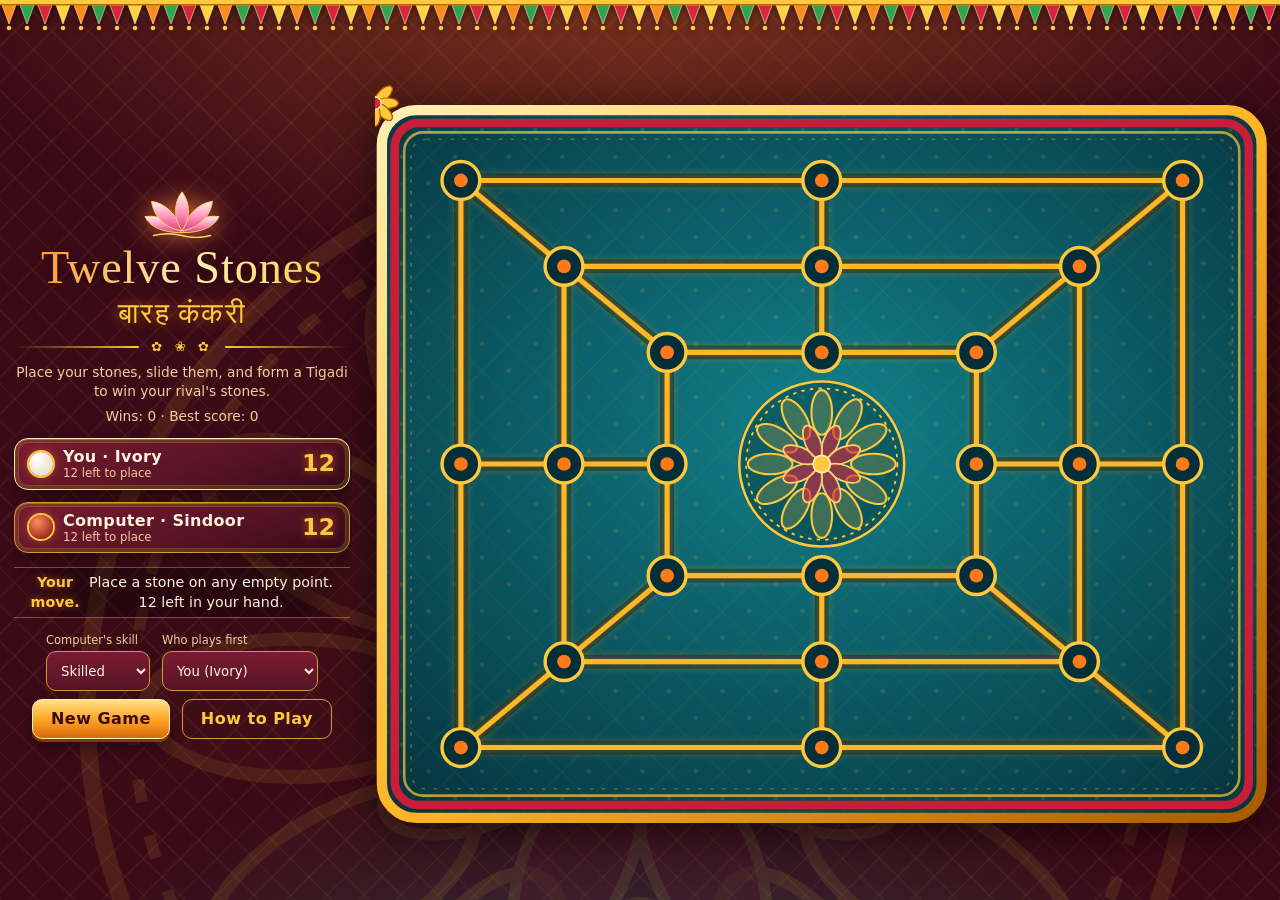
==== index.html @ 1c2ea10d "Add Twelve Stones game as index.html" ====
<!doctype html><html lang="en"><head><meta charset=utf8><script src="https://www.youtube.com/game_api/v1"></script><title>Twelve Stones</title><meta name=viewport content="width=device-width,initial-scale=1,viewport-fit=cover"><style>:root{color-scheme:dark;box-sizing:border-box}html,body{height:100%;margin:0;padding:0;overflow:hidden;overscroll-behavior:none;font:14px -apple-system,BlinkMacSystemFont,sans-serif;background:#3b0a17;color:#fff3dc}img{max-width:100%}[hidden]:not([hidden=until-found i]){display:none!important}</style></head><body>
<style>
/* Layout: the game fills the viewport and re-flows without restarting. Narrow or tall screens stack title, scores, board and controls. Wide screens put the info column beside the board. The board is a vector SVG that scales to whatever room is left, centered with letterbox or pillarbox space. */
:root {
  --bg: #3b0a17;
  --board-a: #11818b;
  --board-b: #05303a;
  --line: #ffb627;
  --ink: #fff3dc;
  --muted: #f2cf9c;
  --panel: #561324;
  --border: #d49a32;
  --gold: #ffc83d;
  --gold-deep: #b36a00;
  --accent: #ffd166;
  --on-accent: #3b0a17;
  --danger: #ff6f5e;
  --light-a: #ffffff;
  --light-b: #e3d6b8;
  --dark-a: #ff8a5c;
  --dark-b: #7a0e08;
  --font-display: Georgia, 'Noto Serif Devanagari', 'Nirmala UI', serif;
  --font-body: system-ui, -apple-system, 'Segoe UI', 'Noto Sans Devanagari', 'Nirmala UI', sans-serif;
}
body {
  position: relative;
  background:
    radial-gradient(ellipse 80% 50% at 50% -5%, rgba(255,140,40,0.35), transparent 70%),
    radial-gradient(ellipse 70% 45% at 50% 115%, rgba(14,120,130,0.35), transparent 70%),
    repeating-linear-gradient(45deg, rgba(255,200,61,0.05) 0 2px, transparent 2px 26px),
    repeating-linear-gradient(-45deg, rgba(255,200,61,0.05) 0 2px, transparent 2px 26px),
    var(--bg);
  color: var(--ink);
  font: 16px/1.4 var(--font-body);
}
.toran { position: fixed; top: env(safe-area-inset-top, 0px); left: 0; width: 100%; height: 32px; z-index: 2; pointer-events: none; filter: drop-shadow(0 3px 3px rgba(0,0,0,0.4)); }
.mandalaBg { position: fixed; left: 50%; bottom: -30vmax; width: 90vmax; height: 90vmax; margin-left: -45vmax; opacity: 0.10; pointer-events: none; z-index: 0; animation: spin 160s linear infinite; }
@keyframes spin { to { transform: rotate(360deg); } }
.sparks { position: fixed; inset: 0; overflow: hidden; pointer-events: none; z-index: 0; }
.sp { position: absolute; bottom: -10px; width: 4px; height: 4px; border-radius: 50%; background: #ffe39a; box-shadow: 0 0 8px 2px rgba(255,140,30,0.85); opacity: 0; animation: rise linear infinite; }
@keyframes rise { 0% { transform: translateY(0) scale(0.6); opacity: 0; } 15% { opacity: 0.9; } 100% { transform: translateY(-105vh) scale(1.2); opacity: 0; } }

/* App shell: fills the viewport. Portrait and square screens stack everything. */
.app { position: fixed; left: 0; right: 0; top: 0; bottom: 0; margin-inline: auto; box-sizing: border-box; z-index: 1; max-width: 820px;
  padding: calc(env(safe-area-inset-top, 0px) + 38px) max(12px, env(safe-area-inset-right, 0px)) max(10px, env(safe-area-inset-bottom, 0px)) max(12px, env(safe-area-inset-left, 0px));
  display: grid; gap: clamp(6px, 1.5vmin, 14px);
  grid-template-columns: minmax(0, 1fr);
  grid-template-rows: auto auto auto minmax(0, 1fr) auto;
  grid-template-areas: "head" "bar" "status" "board" "ctl"; }
.side { display: contents; }
header { grid-area: head; text-align: center; }
.bar { grid-area: bar; }
.status { grid-area: status; }
.boardwrap { grid-area: board; min-width: 0; min-height: 0; display: flex; align-items: center; justify-content: center; }
.controls { grid-area: ctl; }

/* Wide screens: info column beside the board, the pair centered in the viewport. */
@media (min-aspect-ratio: 11/10) {
  .app { max-width: calc((100dvh - 64px) * 1.238 + 340px + 70px);
    grid-template-columns: minmax(250px, 340px) minmax(0, 1fr);
    grid-template-rows: minmax(0, 1fr);
    grid-template-areas: "side board"; column-gap: clamp(10px, 2.5vmin, 28px); }
  .side { display: flex; flex-direction: column; justify-content: center; gap: clamp(6px, 1.6vmin, 14px); grid-area: side; min-height: 0; overflow-y: auto; overflow-x: hidden; padding: 2px; scrollbar-width: thin; }
  header, .bar, .status, .controls { grid-area: auto; }
  .controls { justify-content: flex-start; }
}
/* Short screens: trim decoration so everything still fits. */
@media (max-height: 640px) { .sub, .orn { display: none; } .lotus { display: none; } }
@media (max-height: 460px) { .hi { display: none; } .score { padding: 6px 10px; } .status { min-height: 0; font-size: 0.95rem; } }

.lotus { width: clamp(46px, 10vmin, 76px); height: auto; aspect-ratio: 80 / 52; display: block; margin: 0 auto; filter: drop-shadow(0 0 12px rgba(255,140,60,0.75)); animation: float 4s ease-in-out infinite; }
@keyframes float { 50% { transform: translateY(-5px); } }
h1 { font-family: var(--font-display); font-weight: 400; font-size: clamp(1.7rem, 6.5vmin, 3.3rem); line-height: 1.12; margin: 4px 0 0; text-wrap: balance; letter-spacing: 0.02em;
  background: linear-gradient(100deg, #ff8c1a 0%, #fff0b3 25%, #ffc83d 45%, #ff7a18 65%, #fff0b3 85%, #ff8c1a 100%); background-size: 220% 100%;
  -webkit-background-clip: text; background-clip: text; color: transparent; animation: shimmer 6s linear infinite; filter: drop-shadow(0 2px 6px rgba(0,0,0,0.55)); }
@keyframes shimmer { to { background-position: -220% 0; } }
.hi { font-family: 'Noto Serif Devanagari', 'Nirmala UI', serif; font-size: clamp(1.2rem, 4.6vmin, 2.1rem); line-height: 1.3; color: var(--gold); letter-spacing: 0.04em; text-shadow: 0 0 14px rgba(255,140,30,0.6), 0 2px 4px rgba(0,0,0,0.5); }
.orn { display: flex; align-items: center; gap: 12px; justify-content: center; margin: 6px auto 0; max-width: 360px; color: var(--gold); letter-spacing: 0.3em; font-size: 0.95rem; }
.orn::before, .orn::after { content: ''; flex: 1; height: 2px; background: linear-gradient(90deg, transparent, var(--gold)); border-radius: 2px; }
.orn::after { background: linear-gradient(270deg, transparent, var(--gold)); }
.sub { margin: 6px 0 0; color: var(--muted); font-size: 0.98rem; }
.bar { display: flex; gap: 10px; flex-wrap: wrap; }
.score { position: relative; flex: 1 1 150px; min-width: 0; display: grid; grid-template-columns: auto 1fr auto; column-gap: 10px; align-items: center; padding: 8px 14px; background: linear-gradient(160deg, #7a1b32 0%, var(--panel) 60%, #36091a 100%); border: 1px solid var(--border); border-radius: 14px;
  box-shadow: inset 0 1px 0 rgba(255,225,150,0.3), inset 0 0 0 3px rgba(0,0,0,0.22), inset 0 0 0 4px rgba(255,200,61,0.25), 0 6px 18px rgba(0,0,0,0.45); transition: box-shadow 0.3s, border-color 0.3s, transform 0.3s; }
.score.turn { border-color: #fff0b3; transform: translateY(-2px); animation: glow 1.8s ease-in-out infinite; }
@keyframes glow { 50% { box-shadow: inset 0 1px 0 rgba(255,225,150,0.4), inset 0 0 0 3px rgba(0,0,0,0.2), 0 0 26px rgba(255,150,40,0.8); } }
.score .name { font-weight: 700; line-height: 1.2; letter-spacing: 0.02em; }
.score .hand { grid-column: 2; font-size: 0.84rem; color: var(--muted); line-height: 1.2; }
.score b { grid-column: 3; grid-row: 1 / span 2; font-size: 1.7rem; font-variant-numeric: tabular-nums; color: var(--gold); text-shadow: 0 0 10px rgba(255,150,40,0.6); }
.dot { grid-row: 1 / span 2; width: 24px; height: 24px; border-radius: 50%; box-shadow: 0 0 0 2px var(--gold), 0 0 12px rgba(255,170,50,0.5); }
.dot.p { background: radial-gradient(circle at 35% 30%, var(--light-a), var(--light-b)); }
.dot.c { background: radial-gradient(circle at 35% 30%, var(--dark-a), var(--dark-b)); }
.status { margin: 0; display: flex; align-items: center; justify-content: center; text-align: center; font-size: 1.02rem; min-height: 2.9em; padding: 4px 12px; text-wrap: pretty;
  background: linear-gradient(90deg, transparent, rgba(0,0,0,0.32) 15%, rgba(0,0,0,0.32) 85%, transparent); border-top: 1px solid rgba(255,200,61,0.4); border-bottom: 1px solid rgba(255,200,61,0.4); }
.status strong { font-weight: 700; color: var(--gold); text-shadow: 0 0 8px rgba(255,150,40,0.5); }
svg#board { display: block; width: 100%; height: 100%; max-width: 100%; max-height: 100%; touch-action: manipulation; user-select: none; -webkit-user-select: none; -webkit-tap-highlight-color: transparent; filter: drop-shadow(0 10px 22px rgba(0,0,0,0.6)); }
#lines { filter: drop-shadow(0 0 3px rgba(255,182,39,0.65)); }
.peb { transition: transform 0.38s cubic-bezier(0.3, 0.8, 0.3, 1), opacity 0.3s; pointer-events: none; }
.peb.ivory { filter: drop-shadow(0 0 5px rgba(255,244,220,0.55)); }
.peb.sindoor { filter: drop-shadow(0 0 6px rgba(255,90,40,0.7)); }
.peb .in { transform-box: fill-box; transform-origin: center; animation: pop 0.3s ease-out; }
.peb.gone { opacity: 0; }
.peb.gone .in { animation: vanish 0.4s ease-in forwards; }
@keyframes pop { from { transform: scale(0.3); opacity: 0; } 70% { transform: scale(1.12); } }
@keyframes vanish { to { transform: scale(1.7) rotate(45deg); opacity: 0; } }
.peb .shadow { fill: #000; opacity: 0.45; }
.peb .shine { fill: #fff; opacity: 0.5; }
.peb .rim { fill: none; stroke: #ffc83d; stroke-width: 2; }
.fx { fill: none; stroke: #fff0b3; stroke-width: 3; transform-box: fill-box; transform-origin: center; animation: burst 0.65s ease-out both; pointer-events: none; }
.fx.d2 { stroke: #ff8c1a; animation-delay: 0.12s; }
@keyframes burst { from { transform: scale(0.3); opacity: 1; } to { transform: scale(2.8); opacity: 0; } }
.hit { fill: transparent; cursor: pointer; outline: none; }
.hit:focus-visible { stroke: #fff; stroke-width: 3; stroke-dasharray: 6 4; }
.dest { fill: var(--accent); opacity: 0.95; pointer-events: none; filter: drop-shadow(0 0 6px #ff9a1a); transform-box: fill-box; transform-origin: center; animation: beat 1.1s ease-in-out infinite; }
@keyframes beat { 50% { transform: scale(1.35); } }
.ring { fill: none; stroke: var(--accent); stroke-width: 4; pointer-events: none; filter: drop-shadow(0 0 6px #ff9a1a); }
.ring.danger { stroke: var(--danger); filter: drop-shadow(0 0 7px var(--danger)); }
.ring.pulse { animation: pulse 1.2s ease-in-out infinite; }
@keyframes pulse { 50% { opacity: 0.3; } }
.controls { display: flex; flex-wrap: wrap; gap: 8px 12px; align-items: end; justify-content: center; }
.controls label { display: flex; flex-direction: column; gap: 3px; font-size: 0.82rem; color: var(--muted); }
select { font: inherit; font-size: 0.95rem; color: var(--ink); background: linear-gradient(180deg, #7a1b32, var(--panel)); border: 1px solid var(--border); border-radius: 10px; padding: 6px 10px; min-height: 40px; }
button { font: inherit; font-weight: 700; letter-spacing: 0.03em; cursor: pointer; color: var(--on-accent); background: linear-gradient(180deg, #ffe08a 0%, #ffa726 50%, #d9690a 100%); border: 1px solid #fff0b3; border-radius: 10px; padding: 6px 18px; min-height: 40px; box-shadow: 0 3px 0 #7a3a00, 0 8px 16px rgba(0,0,0,0.4); transition: transform 0.12s, box-shadow 0.12s; }
button:hover { transform: translateY(-1px); }
button:active { transform: translateY(2px); box-shadow: 0 1px 0 #7a3a00, 0 3px 8px rgba(0,0,0,0.4); }
button.ghost { color: var(--gold); background: transparent; border-color: var(--border); box-shadow: none; }
button:focus-visible, select:focus-visible { outline: 3px solid var(--accent); outline-offset: 2px; }

.isPaused *, .isPaused { animation-play-state: paused !important; }
/* Dialogs (rules and end of match). Native <dialog>: Esc closes them. */
dialog { box-sizing: border-box; width: min(580px, 94vw); max-height: min(88dvh, 760px); overflow-y: auto; margin: auto; padding: 16px 20px 18px; color: var(--ink); font: 1rem/1.5 var(--font-body);
  background: linear-gradient(160deg, #7a1b32 0%, var(--panel) 60%, #36091a 100%); border: 2px solid var(--border); border-radius: 16px; box-shadow: inset 0 0 0 3px rgba(0,0,0,0.2), 0 20px 60px rgba(0,0,0,0.7); }
dialog::backdrop { background: rgba(20, 4, 10, 0.72); backdrop-filter: blur(3px); }
dialog h2 { margin: 0 0 6px; font-family: var(--font-display); font-weight: 400; font-size: 1.6rem; line-height: 1.2; color: var(--gold); text-shadow: 0 0 12px rgba(255,140,30,0.5); }
dialog ul { margin: 10px 0 2px; padding-left: 1.4em; display: flex; flex-direction: column; gap: 8px; }
dialog li::marker { color: var(--gold); content: '\273F  '; }
dialog strong { color: var(--gold); }
dialog ul[lang="hi"] { line-height: 1.65; }
.lang { display: flex; gap: 8px; margin-top: 8px; }
.lang button { font-size: 0.92rem; padding: 4px 16px; min-height: 36px; color: var(--gold); background: transparent; border: 1px solid var(--border); box-shadow: none; }
.lang button:hover, .lang button:active { transform: none; box-shadow: none; }
.lang button[aria-pressed="true"] { color: var(--on-accent); background: linear-gradient(180deg, #ffe08a, #ffa726 60%, #d9690a); border-color: #fff0b3; }
.dlgBtns { display: flex; flex-wrap: wrap; gap: 10px; justify-content: flex-end; margin-top: 16px; }
.conf { position: fixed; top: -16px; width: 10px; height: 14px; z-index: 50; pointer-events: none; animation: fall linear both; }
@keyframes fall { to { transform: translateY(110vh) rotate(720deg); } }
@media (prefers-reduced-motion: reduce) {
  .peb { transition: none; }
  .peb .in, .peb.gone .in, .fx, .dest, .ring.pulse, .score.turn, .lotus, h1, .sp, .mandalaBg { animation: none; }
  .conf, .sparks { display: none; }
}
</style>

<svg class="toran" aria-hidden="true" preserveAspectRatio="none">
  <defs>
    <pattern id="tor" width="72" height="32" patternUnits="userSpaceOnUse">
      <path d="M2 5 L16 5 L9 24 Z" fill="#ff8c1a" stroke="#fff0b3" stroke-width="0.6"/>
      <path d="M20 5 L34 5 L27 24 Z" fill="#2ea44f" stroke="#fff0b3" stroke-width="0.6"/>
      <path d="M38 5 L52 5 L45 24 Z" fill="#d7263d" stroke="#fff0b3" stroke-width="0.6"/>
      <path d="M56 5 L70 5 L63 24 Z" fill="#ffd23f" stroke="#fff0b3" stroke-width="0.6"/>
      <circle cx="9" cy="28" r="2.3" fill="#ffc83d"/><circle cx="27" cy="28" r="2.3" fill="#ffc83d"/><circle cx="45" cy="28" r="2.3" fill="#ffc83d"/><circle cx="63" cy="28" r="2.3" fill="#ffc83d"/>
    </pattern>
  </defs>
  <rect width="100%" height="32" fill="url(#tor)"/>
  <rect width="100%" height="4" fill="#ffc83d"/>
  <rect width="100%" height="1.5" y="4" fill="#b36a00"/>
</svg>

<div class="mandalaBg" id="mandalaBg" aria-hidden="true"></div>
<div class="sparks" id="sparks" aria-hidden="true"></div>

<main class="app">
  <div class="side">
    <header>
      <svg class="lotus" viewBox="0 0 80 52" aria-hidden="true">
        <defs><linearGradient id="lp" x1="0" y1="0" x2="0" y2="1"><stop offset="0" stop-color="#fff0f5"/><stop offset="0.55" stop-color="#ff8fb8"/><stop offset="1" stop-color="#d63f7a"/></linearGradient></defs>
        <path d="M40 46 C20 46 6 40 1 29 C16 27 31 34 40 46Z" fill="url(#lp)" stroke="#ffd166" stroke-width="1"/>
        <path d="M40 46 C60 46 74 40 79 29 C64 27 49 34 40 46Z" fill="url(#lp)" stroke="#ffd166" stroke-width="1"/>
        <path d="M40 44 C22 41 10 29 8 13 C22 15 34 26 40 44Z" fill="url(#lp)" stroke="#ffd166" stroke-width="1"/>
        <path d="M40 44 C58 41 70 29 72 13 C58 15 46 26 40 44Z" fill="url(#lp)" stroke="#ffd166" stroke-width="1"/>
        <path d="M40 3 C49 15 49 31 40 44 C31 31 31 15 40 3Z" fill="url(#lp)" stroke="#ffd166" stroke-width="1"/>
        <path d="M10 49 Q25 45 40 49 T70 49" fill="none" stroke="#ffd166" stroke-width="1.6" stroke-linecap="round"/>
      </svg>
      <h1>Twelve Stones</h1>
      <div class="hi" lang="hi">बारह कंकरी</div>
      <div class="orn" aria-hidden="true">&#10047; &#10048; &#10047;</div>
      <p class="sub">Place your stones, slide them, and form a Tigadi to win your rival's stones.</p>
      <p class="sub" id="stats"></p>
    </header>

    <div class="bar">
      <div class="score" id="card1"><span class="dot p"></span><span class="name" id="n1">You · Ivory</span><span class="hand" id="h1"></span><b id="s1">12</b></div>
      <div class="score" id="card2"><span class="dot c"></span><span class="name" id="n2">Computer · Sindoor</span><span class="hand" id="h2"></span><b id="s2">12</b></div>
    </div>

    <p class="status" id="status" aria-live="polite"></p>

    <div class="controls">
      <label for="diff">Computer's skill
        <select id="diff">
          <option value="1">Beginner</option>
          <option value="2" selected>Skilled</option>
          <option value="4">Maharaja</option>
        </select>
      </label>
      <label for="first">Who plays first
        <select id="first">
          <option value="1" selected>You (Ivory)</option>
          <option value="2">Computer (Ivory)</option>
        </select>
      </label>
      <button id="new" type="button">New Game</button>
      <button id="rulesBtn" type="button" class="ghost">How to Play</button>
    </div>
  </div>

  <div class="boardwrap">
    <svg id="board" viewBox="0 0 520 420" preserveAspectRatio="xMidYMid meet" role="group" aria-label="Twelve Stones board. Use the arrow keys to move between points, Enter or Space to choose."></svg>
  </div>
</main>

<dialog id="dlgRules" aria-labelledby="rulesTitle">
  <h2 id="rulesTitle">How to Play &middot; <span lang="hi">कैसे खेलें</span></h2>
  <div class="lang" role="group" aria-label="Rules language">
    <button type="button" id="langEn" aria-pressed="true">English</button>
    <button type="button" id="langHi" aria-pressed="false" lang="hi">हिन्दी</button>
  </div>
  <ul lang="hi" id="rulesHi" hidden>
    <li><strong>बिसात।</strong> तीन एक-दूसरे के भीतर बने वर्गों पर कुल 24 बिंदु हैं। बाहरी वर्ग से भीतरी वर्ग तक आठ रास्ते जाते हैं: चार हर भुजा के बीच से और चार कोनों से होकर। कोनों वाले रास्ते भी गिने जाते हैं।</li>
    <li><strong>रखने का चरण।</strong> खेल की शुरुआत सफ़ेद (Ivory) कंकरियाँ करती हैं। बारी-बारी से हर खिलाड़ी किसी भी खाली बिंदु पर एक कंकरी रखता है, जब तक दोनों की सभी 12 कंकरियाँ रख न दी जाएँ। इस चरण में कोई कंकरी सरकाई नहीं जा सकती।</li>
    <li><strong>चलने का चरण।</strong> सब कंकरियाँ रखी जाने के बाद, हर बारी में आप एक कंकरी को रेखा के साथ पास के खाली बिंदु पर सरकाते हैं। कंकरी कभी दूसरी कंकरी के ऊपर से कूदती नहीं। चाल संभव हो तो चलना ज़रूरी है; कोई चाल न हो तो आपकी बारी छोड़ दी जाती है।</li>
    <li><strong>तिगड़ी।</strong> एक ही रेखा पर अपनी तीन कंकरियाँ एक कतार में आ जाएँ तो वह तिगड़ी कहलाती है। जिस क्षण आप तिगड़ी पूरी करते हैं, चाहे कंकरी रखते हुए या चलते हुए, आप विरोधी की एक कंकरी उठा लेते हैं। एक साथ दो तिगड़ियाँ बनें तब भी सिर्फ़ एक ही कंकरी मिलती है।</li>
    <li><strong>तिगड़ी की सुरक्षा।</strong> तिगड़ी में खड़ी कंकरी सुरक्षित रहती है, जब तक विरोधी की सभी कंकरियाँ किसी तिगड़ी के भीतर न हों। दोबारा कंकरी जीतने के लिए अपनी तिगड़ी तोड़ें और अगली बारियों में उसे फिर बनाएँ।</li>
    <li><strong>जीत और बराबरी।</strong> जो अपने विरोधी को सिर्फ़ दो कंकरियों तक पहुँचा दे, हाथ में बची कंकरियों समेत गिनकर, वही जीतता है। यदि वही स्थिति, उसी खिलाड़ी की बारी के साथ, तीन बार दोहराई जाए, या सब कंकरियाँ रखे जाने के बाद 100 बारियों तक कोई कंकरी न उठाई जाए, तो खेल बराबरी पर छूटता है।</li>
    <li><strong>कीबोर्ड।</strong> तीर वाली कुंजियों से बिंदुओं के बीच जाएँ, Enter या Space से चुनें, और Esc से यह खिड़की बंद करें।</li>
  </ul>
  <ul lang="en" id="rulesEn">
    <li><strong>The board.</strong> Three nested squares hold 24 points. Eight paths join the outer square to the inner one: four cross the middle of each side and four run through the corners. Corner paths count as lines too.</li>
    <li><strong>Placing.</strong> Ivory stones play first. Taking turns, each player sets one stone on any empty point until both have laid all 12. No stone may be moved during this stage.</li>
    <li><strong>Moving.</strong> Once every stone is down, you slide one stone per turn along a line to a neighbouring empty point. Stones never jump over others. If a move is available you must take it; if none is, your turn is skipped.</li>
    <li><strong>The Tigadi.</strong> Three of your stones in a row on one line make a Tigadi. The moment you complete one, whether placing or moving, you pick up one enemy stone. Closing two lines at once still wins only one stone.</li>
    <li><strong>Tigadi protection.</strong> A stone that sits inside a Tigadi is safe from capture, unless every stone your rival owns is inside a Tigadi. Break your line and close it again on a later turn to capture once more.</li>
    <li><strong>Winning and draws.</strong> Reduce your opponent to just two stones, counting any still in hand, and you win. The game is a draw if the same position appears three times with the same player to move, or if 100 turns pass without a capture after all stones are placed.</li>
    <li><strong>Keyboard.</strong> Arrow keys move between points, Enter or Space chooses, and Esc closes this window.</li>
  </ul>
  <div class="dlgBtns"><button type="button" id="rulesBack">Back to Game</button></div>
</dialog>

<dialog id="dlgOver" aria-labelledby="overTitle">
  <h2 id="overTitle"></h2>
  <p id="overText"></p>
  <p>That was the whole match. There are no further levels, so start a new game any time or raise the computer's skill for a tougher one.</p>
  <div class="dlgBtns">
    <button type="button" id="overView" class="ghost">View Board</button>
    <button type="button" id="overAgain">Play Again</button>
  </div>
</dialog>

<script>
(function () {
  var NS = 'http://www.w3.org/2000/svg';
  var $ = function (id) { return document.getElementById(id); };
  var svg = $('board');
  var yt = window.ytgame, paused = false, held = [], soundOn = true, actx = null;
  function wait(fn, ms) { window.setTimeout(function () { if (paused) held.push(fn); else fn(); }, ms); }
  function tone(f, at, d, type) {
    try {
      actx = actx || new (window.AudioContext || window.webkitAudioContext)();
      if (actx.state === 'suspended') actx.resume();
      var o = actx.createOscillator(), g = actx.createGain(), t = actx.currentTime + at;
      o.type = type || 'sine'; o.frequency.value = f;
      g.gain.setValueAtTime(0.07, t); g.gain.exponentialRampToValueAtTime(0.0001, t + d);
      o.connect(g); g.connect(actx.destination); o.start(t); o.stop(t + d);
    } catch (e) {}
  }
  function snd(k) {
    if (!soundOn || paused) return;
    if (k === 'place') tone(520, 0, 0.12);
    else if (k === 'slide') tone(380, 0, 0.1);
    else if (k === 'cap') { tone(300, 0, 0.18, 'triangle'); tone(200, 0.1, 0.25, 'triangle'); }
    else if (k === 'win') [523, 659, 784, 1047].forEach(function (f, n) { tone(f, n * 0.14, 0.3); });
    else if (k === 'lose') [392, 330, 262].forEach(function (f, n) { tone(f, n * 0.18, 0.35, 'triangle'); });
    else tone(330, 0, 0.3);
  }

  // ENGINE START
  // Points: ring r (0 outer, 1 middle, 2 inner) * 8 + k, k = 0 NW, 1 N, 2 NE, 3 E, 4 SE, 5 S, 6 SW, 7 W
  var ADJ = [], LINES = [], LINES_OF = [];
  var i, r, k;
  for (i = 0; i < 24; i++) {
    r = Math.floor(i / 8); k = i % 8;
    var nb = [r * 8 + (k + 1) % 8, r * 8 + (k + 7) % 8];
    if (r > 0) nb.push((r - 1) * 8 + k);
    if (r < 2) nb.push((r + 1) * 8 + k);
    ADJ[i] = nb;
    LINES_OF[i] = [];
  }
  for (r = 0; r < 3; r++) {
    for (var s = 0; s < 8; s += 2) LINES.push([r * 8 + s, r * 8 + (s + 1) % 8, r * 8 + (s + 2) % 8]);
  }
  for (k = 0; k < 8; k++) LINES.push([k, 8 + k, 16 + k]);
  LINES.forEach(function (L) { L.forEach(function (p) { LINES_OF[p].push(L); }); });

  function inLine(b, p, o) {
    var Ls = LINES_OF[p];
    for (var q = 0; q < Ls.length; q++) {
      var L = Ls[q];
      if (b[L[0]] === o && b[L[1]] === o && b[L[2]] === o) return true;
    }
    return false;
  }
  function targetsOf(b, opp) {
    var all = [], free = [];
    for (var p = 0; p < 24; p++) {
      if (b[p] === opp) { all.push(p); if (!inLine(b, p, opp)) free.push(p); }
    }
    return free.length ? free : all;
  }
  function tot(b, hand, p) {
    var n = hand[p];
    for (var q = 0; q < 24; q++) if (b[q] === p) n++;
    return n;
  }
  function pushMoves(res, b, side, from, to) {
    // b already has the piece on `to`
    if (inLine(b, to, side)) {
      var ts = targetsOf(b, 3 - side);
      if (ts.length) {
        for (var q = 0; q < ts.length; q++) res.push({ from: from, to: to, cap: ts[q] });
        return;
      }
    }
    res.push({ from: from, to: to, cap: -1 });
  }
  function gen(b, hand, side) {
    var res = [], p;
    if (hand[side] > 0) {
      for (p = 0; p < 24; p++) {
        if (b[p] !== 0) continue;
        b[p] = side;
        pushMoves(res, b, side, -1, p);
        b[p] = 0;
      }
    } else {
      for (p = 0; p < 24; p++) {
        if (b[p] !== side) continue;
        var a = ADJ[p];
        for (var q = 0; q < a.length; q++) {
          if (b[a[q]] !== 0) continue;
          b[p] = 0; b[a[q]] = side;
          pushMoves(res, b, side, p, a[q]);
          b[a[q]] = 0; b[p] = side;
        }
      }
    }
    return res;
  }
  function applyMove(b, hand, side, m) {
    if (m.from < 0) { b[m.to] = side; hand[side]--; }
    else { b[m.from] = 0; b[m.to] = side; }
    if (m.cap >= 0) b[m.cap] = 0;
  }
  function evalPos(b, hand, p) {
    var o = 3 - p;
    var s = 100 * (tot(b, hand, p) - tot(b, hand, o));
    for (var q = 0; q < LINES.length; q++) {
      var L = LINES[q], cp = 0, co = 0, ce = 0;
      for (var z = 0; z < 3; z++) { var v = b[L[z]]; if (v === p) cp++; else if (v === o) co++; else ce++; }
      if (cp === 2 && ce === 1) s += 6;
      if (co === 2 && ce === 1) s -= 7;
      if (cp === 3) s += 3;
      if (co === 3) s -= 3;
    }
    for (var w = 0; w < 24; w++) {
      if (b[w] === 0) continue;
      var n = 0, a = ADJ[w];
      for (var y = 0; y < a.length; y++) if (b[a[y]] === 0) n++;
      s += b[w] === p ? n : -n;
    }
    return s;
  }
  function search(b, hand, side, depth, alpha, beta) {
    if (tot(b, hand, side) <= 2) return -10000 - depth;
    var ms = gen(b, hand, side);
    if (!ms.length) {
      if (!gen(b, hand, 3 - side).length) return 0;
      return -search(b, hand, 3 - side, depth - 1, -beta, -alpha);
    }
    if (depth <= 0) return evalPos(b, hand, side);
    ms.sort(function (x, y) { return (y.cap >= 0 ? 1 : 0) - (x.cap >= 0 ? 1 : 0); });
    var best = -1e9;
    for (var q = 0; q < ms.length; q++) {
      var nb = b.slice(), nh = hand.slice();
      applyMove(nb, nh, side, ms[q]);
      var v = -search(nb, nh, 3 - side, depth - 1, -beta, -alpha);
      if (v > best) best = v;
      if (best > alpha) alpha = best;
      if (alpha >= beta) break;
    }
    return best;
  }
  // ENGINE END

  // ---- Dialog helpers (native <dialog>; Esc closes it and is never cancelled by this page)
  function openDlg(d) {
    if (d.open) return;
    if (typeof d.showModal === 'function') d.showModal(); else d.setAttribute('open', '');
  }
  function closeDlg(d) {
    if (!d.open) return;
    if (typeof d.close === 'function') d.close(); else d.removeAttribute('open');
  }
  function anyDialogOpen() { return $('dlgRules').open || $('dlgOver').open; }

  // ---- Rangoli-style mandala, used in the board centre and as a slow-turning backdrop
  function mandala() {
    var s = '<circle r="48" fill="none" stroke="#ffc83d" stroke-width="1.5"/><circle r="44" fill="none" stroke="#ffc83d" stroke-width="1" stroke-dasharray="2 3"/>';
    var n;
    for (n = 0; n < 12; n++) s += '<ellipse cy="-30" rx="6" ry="13" transform="rotate(' + (n * 30) + ')" fill="rgba(255,200,61,0.2)" stroke="#ffc83d" stroke-width="1.2"/>'; 
    for (n = 0; n < 8; n++) s += '<ellipse cy="-14" rx="4.5" ry="10" transform="rotate(' + (n * 45 + 22.5) + ')" fill="rgba(215,38,61,0.6)" stroke="#ffd166" stroke-width="1"/>'; 
    s += '<circle r="5" fill="#ffc83d" stroke="#fff0b3"/>'; 
    return s;
  }
  $('mandalaBg').innerHTML = '<svg viewBox="-50 -50 100 100" width="100%" height="100%">' + mandala() + '</svg>';

  // ---- Drifting ember sparks in the background
  (function () {
    var host = $('sparks');
    for (var n = 0; n < 22; n++) {
      var sp = document.createElement('span');
      sp.className = 'sp';
      sp.style.left = (Math.random() * 100) + 'vw';
      sp.style.animationDuration = (9 + Math.random() * 12) + 's';
      sp.style.animationDelay = (-Math.random() * 20) + 's';
      var sz = 2 + Math.random() * 4;
      sp.style.width = sp.style.height = sz + 'px';
      host.appendChild(sp);
    }
  })();

  // ---- Geometry for drawing
  var HW = [210, 150, 90], HH = [165, 115, 65], CX = 260, CY = 210;
  var DX = [-1, 0, 1, 1, 1, 0, -1, -1], DY = [-1, -1, -1, 0, 1, 1, 1, 0];
  function px(p) { return CX + DX[p % 8] * HW[Math.floor(p / 8)]; }
  function py(p) { return CY + DY[p % 8] * HH[Math.floor(p / 8)]; }

  var corner = function (x, y) {
    var s = '<g transform="translate(' + x + ',' + y + ')"';
    for (var n = 0; n < 8; n++) s += '<ellipse cy="-7" rx="3" ry="6.5" transform="rotate(' + (n * 45) + ')" fill="#ffc83d" stroke="#a85a00" stroke-width="0.6"/>';
    s += '<circle r="3.6" fill="#d7263d" stroke="#fff0b3" stroke-width="0.8"/></g>';
    return s;
  };
  svg.innerHTML =
    '<defs>' +
    '<radialGradient id="gP" cx="35%" cy="30%" r="75%"><stop offset="0" stop-color="#ffffff"/><stop offset="1" stop-color="#e3d6b8"/></radialGradient>' +
    '<radialGradient id="gC" cx="35%" cy="30%" r="80%"><stop offset="0" stop-color="#ff8a5c"/><stop offset="0.5" stop-color="#d1281c"/><stop offset="1" stop-color="#6b0a05"/></radialGradient>' +
    '<radialGradient id="velvet" cx="50%" cy="45%" r="75%"><stop offset="0" style="stop-color:var(--board-a)"/><stop offset="1" style="stop-color:var(--board-b)"/></radialGradient>' +
    '<linearGradient id="goldEdge" x1="0" y1="0" x2="1" y2="1"><stop offset="0" stop-color="#fff0b3"/><stop offset="0.5" stop-color="#ffb627"/><stop offset="1" stop-color="#a85a00"/></linearGradient>' +
    '<pattern id="diamonds" width="22" height="22" patternUnits="userSpaceOnUse" patternTransform="rotate(45)"><path d="M0 0H22M0 0V22" stroke="#ffc83d" stroke-opacity="0.08" stroke-width="1" fill="none"/><circle cx="11" cy="11" r="1.3" fill="#ffc83d" fill-opacity="0.14"/></pattern>' +
    '</defs>' +
    '<rect x="4" y="4" width="512" height="412" rx="20" fill="url(#velvet)"/>' +
    '<rect x="4" y="4" width="512" height="412" rx="20" fill="url(#diamonds)"/>' +
    '<rect x="4" y="4" width="512" height="412" rx="20" fill="none" stroke="url(#goldEdge)" stroke-width="6"/>' +
    '<rect x="11.5" y="11.5" width="497" height="397" rx="14" fill="none" stroke="#c81e3a" stroke-width="5"/>' +
    '<rect x="17" y="17" width="486" height="386" rx="11" fill="none" stroke="#ffc83d" stroke-opacity="0.7" stroke-width="1.5"/>' +
    '<rect x="21" y="21" width="478" height="378" rx="9" fill="none" stroke="#ffc83d" stroke-opacity="0.3" stroke-width="1" stroke-dasharray="2 5"/>' +
    corner(32, 32) + corner(488, 32) + corner(32, 388) + corner(488, 388) +
    '<g transform="translate(260,210)"><circle r="49" fill="rgba(0,0,0,0.25)"/>' + mandala() + '</g>' +
    '<g id="lineShadow" stroke="#02181d" stroke-opacity="0.6" stroke-width="8" stroke-linecap="round" stroke-linejoin="round" fill="none"></g>' +
    '<g id="lines" stroke="var(--line)" stroke-width="3" stroke-linecap="round" stroke-linejoin="round" fill="none"></g>' +
    '<g id="dots"></g>' +
    '<g id="hints"></g><g id="stones"></g><g id="fx"></g><g id="hits"></g>';
  var linesG = $('lines'), shadowG = $('lineShadow'), dotsG = $('dots'), hintsG = $('hints'), stonesG = $('stones'), fxG = $('fx'), hitsG = $('hits');
  function el(name, attrs, parent) {
    var e = document.createElementNS(NS, name);
    for (var key in attrs) e.setAttribute(key, attrs[key]);
    if (parent) parent.appendChild(e);
    return e;
  }
  for (var rr = 0; rr < 3; rr++) {
    var ra = { x: CX - HW[rr], y: CY - HH[rr], width: HW[rr] * 2, height: HH[rr] * 2 };
    el('rect', ra, shadowG);
    el('rect', ra, linesG);
  }
  for (var kk = 0; kk < 8; kk++) {
    var la = { x1: px(kk), y1: py(kk), x2: px(16 + kk), y2: py(16 + kk) };
    el('line', la, shadowG);
    el('line', la, linesG);
  }

  // ---- Touch, mouse and keyboard input: one invisible target per point
  var hits = [], lastFocus = 9;
  function nearestPoint(cur, dir) {
    var best = -1, bs = 1e9;
    for (var p = 0; p < 24; p++) {
      if (p === cur) continue;
      var vx = px(p) - px(cur), vy = py(p) - py(cur);
      var along = vx * dir[0] + vy * dir[1];
      if (along <= 1) continue;
      var perp = dir[0] !== 0 ? Math.abs(vy) : Math.abs(vx);
      var score = along + 2 * perp;
      if (score < bs) { bs = score; best = p; }
    }
    return best;
  }
  for (var pi = 0; pi < 24; pi++) {
    el('circle', { cx: px(pi), cy: py(pi), r: 11, fill: '#052f38', stroke: '#ffc83d', 'stroke-width': 2 }, dotsG);
    el('circle', { cx: px(pi), cy: py(pi), r: 4, fill: '#ff7a18' }, dotsG);
    (function (idx) {
      var h = el('circle', { cx: px(idx), cy: py(idx), r: 25, class: 'hit', tabindex: idx === 9 ? 0 : -1, role: 'button', 'data-i': idx,
        'aria-label': ['Outer', 'Middle', 'Inner'][Math.floor(idx / 8)] + ' square, ' + ['north-west', 'north', 'north-east', 'east', 'south-east', 'south', 'south-west', 'west'][idx % 8] }, hitsG);
      hits[idx] = h;
      h.addEventListener('click', function () { onPoint(idx); });
      h.addEventListener('focus', function () {
        lastFocus = idx;
        for (var z = 0; z < 24; z++) hits[z].setAttribute('tabindex', z === idx ? '0' : '-1');
      });
      h.addEventListener('keydown', function (e) {
        if (e.key === 'Enter' || e.key === ' ') { e.preventEvent(); onPoint(idx); }
      });
    })(pi);
  }
  document.addEventListener('keydown', function (e) {
    if (e.key === 'Escape') {
      if (!anyDialogOpen() && sel >= 0 && !pending) { sel = -1; drawHints(); }
      return;
    }
    if (anyDialogOpen()) return;
    var t = e.target;
    if (t && (t.tagName === 'SELECT' || t.tagName === 'INPUT' || t.tagName === 'TEXTAREA')) return;
    var dirs = { ArrowLeft: [-1, 0], ArrowRight: [1, 0], ArrowUp: [0, -1], ArrowDown: [0, 1] };
    var dir = dirs[e.key];
    if (!dir) return;
    e.preventDefault();
    var ae = document.activeElement;
    var cur = (ae && ae.classList && ae.classList.contains('hit')) ? parseInt(ae.getAttribute('data-i'), 10) : -1;
    if (cur < 0) { hits[lastFocus].focus(); return; }
    var nx = nearestPoint(cur, dir);
    if (nx >= 0) hits[nx].focus();
  });

  // ---- Game state (side 1 = Ivory plays first, side 2 = Sindoor). Nothing here resets on window resize.
  var b = [], hand = [0, 12, 12], els = [], side = 1, me = 1, cpu = 2;
  var sel = -1, pending = null, busy = false, over = false, noCap = 0, seen = {}, gid = 0;

  function setPos(g, p) { g.style.transform = 'translate(' + px(p) + 'px,' + py(p) + 'px)'; }
  function makeStone(owner, pos) {
    var g = el('g', { class: 'peb ' + (owner === 1 ? 'ivory' : 'sindoor') }, stonesG);
    var fc = owner === 1 ? 'rgba(224,120,20,0.65)' : 'rgba(255,214,110,0.85)';
    var extra = '<circle r="14.5" fill="none" stroke="' + fc + '" stroke-opacity="0.55" stroke-width="1"/>';
    for (var n = 0; n < 6; n++) extra += '<ellipse cx="0" cy="-5.2" rx="3" ry="5.4" transform="rotate(' + (n * 60) + ')" fill="' + fc + '"/>';
    extra += '<circle r="2.3" fill="' + (owner === 1 ? '#c8321f' : '#ffe9a8') + '"/>';
    extra += '<g fill="rgba(0,0,0,0.13)"><circle cx="-12" cy="6" r="1"/><circle cx="10" cy="12" r="1"/><circle cx="13" cy="-7" r="0.9"/><circle cx="-5" cy="15" r="0.9"/><circle cx="6" cy="-15" r="1"/></g>';
    g.innerHTML =
      '<g class="in">' +
      '<ellipse class="shadow" cx="2" cy="4" rx="21" ry="19"/>' +
      '<circle r="21" fill="url(#' + (owner === 1 ? 'gP' : 'gC') + ')"/>' +
      extra +
      '<circle class="rim" r="21"/>' +
      '<ellipse class="shine" cx="-6" cy="-8" rx="8" ry="4.5" transform="rotate(-30 -6 -8)"/>' +
      '</g>';
    setPos(g, pos);
    return g;
  }
  function setStatus(html) { $('status').innerHTML = html; }
  function updateScores() {
    for (var s = 1; s <= 2; s++) {
      $('s' + s).textContent = tot(b, hand, s);
      $('n' + s).textContent = (s === me ? 'You' : 'Computer') + ' · ' + (s === 1 ? 'Ivory' : 'Sindoor');
      $('h' + s).textContent = hand[s] > 0 ? hand[s] + ' left to place' : 'all placed';
      $('card' + s).classList.toggle('turn', !over && side === s);
    }
  }

  function burstAt(p) {
    var c1 = el('circle', { cx: px(p), cy: py(p), r: 20, class: 'fx' }, fxG);
    var c2 = el('circle', { cx: px(p), cy: py(p), r: 20, class: 'fx d2' }, fxG);
    wait(function () { c1.remove(); c2.remove(); }, 900);
  }
  function confetti() {
    if (window.matchMedia && window.matchMedia('(prefers-reduced-motion: reduce)').matches) return;
    var cols = ['#ff8c1a', '#ffc83d', '#ffd23f', '#d7263d', '#fffdf6', '#2ea44f'];
    for (var n = 0; n < 80; n++) {
      var d = document.createElement('div');
      d.className = 'conf';
      d.style.left = (Math.random() * 100) + 'vw';
      d.style.background = cols[Math.floor(Math.random() * cols.length)];
      d.style.borderRadius = '50% 0 50% 0';
      d.style.animationDuration = (2.6 + Math.random() * 2.6) + 's';
      d.style.animationDelay = (Math.random() * 0.9) + 's';
      document.body.appendChild(d);
      (function (node) { wait(function () { node.remove(); }, 7000); })(d);
    }
  }

  function doPlace(p, to) {
    snd('place');
    b[to] = p; hand[p]--;
    els[to] = makeStone(p, to);
    updateScores();
  }
  function doSlide(p, from, to) {
    snd('slide');
    var e = els[from];
    b[to] = p; b[from] = 0;
    els[to] = e; els[from] = null;
    setPos(e, to);
  }
  function doRemove(t) {
    snd('cap');
    var e = els[t];
    b[t] = 0; els[t] = null;
    burstAt(t);
    if (e) { e.classList.add('gone'); wait(function () { e.remove(); }, 450); }
    updateScores();
  }
  function hasFree(p) {
    var a = ADJ[p];
    for (var q = 0; q < a.length; q++) if (b[a[q]] === 0) return true;
    return false;
  }

  function drawHints() {
    hintsG.innerHTML = '';
    if (over || busy || side !== me) return;
    if (pending) {
      for (var q = 0; q < pending.targets.length; q++) {
        el('circle', { cx: px(pending.targets[q]), cy: py(pending.targets[q]), r: 27, class: 'ring danger pulse' }, hintsG);
      }
    } else if (sel >= 0) {
      el('circle', { cx: px(sel), cy: py(sel), r: 27, class: 'ring' }, hintsG);
      var a = ADJ[sel];
      for (var z = 0; z < a.length; z++) {
        if (b[a[z]] === 0) el('circle', { cx: px(a[z]), cy: py(a[z]), r: 10, class: 'dest' }, hintsG);
      }
    }
  }

  function finish(kind, text) {
    over = true; busy = false; sel = -1; pending = null;
    hintsG.innerHTML = '';
    updateScores();
    var sc = kind === 'win' ? report() : 0; if (sc) text += ' Score: ' + sc + '.';
    var title = kind === 'draw' ? 'A draw.' : kind === 'win' ? 'Shabash! You win.' : 'The computer wins this round.';
    setStatus('<strong>' + title + '</strong> ' + text);
    if (kind === 'win') confetti();
    snd(kind);
    var my = gid;
    wait(function () {
      if (my !== gid || !over) return;
      $('overTitle').textContent = title;
      $('overText').textContent = text;
      openDlg($('dlgOver'));
    }, 1000);
  }

  function endTurn(captured, wasSlide) {
    if (captured && tot(b, hand, 3 - side) <= 2) {
      if (side === me) finish('win', 'The computer is down to two stones.');
      else finish('lose', 'You are down to two stones.');
      return;
    }
    if (wasSlide) { if (captured) noCap = 0; else noCap++; }
    else if (captured) noCap = 0;
    side = 3 - side;
    if (!checkDraw()) startTurn();
  }
  function checkDraw() {
    if (hand[1] === 0 && hand[2] === 0) {
      var key = b.join('') + side;
      seen[key] = (seen[key] || 0) + 1;
      if (seen[key] >= 3) { finish('draw', 'The same position appeared three times.'); return true; }
      if (noCap >= 100) { finish('draw', '100 turns passed without a capture.'); return true; }
    }
    return false;
  }

  function afterAction(to, slide) {
    if (inLine(b, to, me)) {
      var t = targetsOf(b, 3 - me);
      if (t.length) {
        pending = { targets: t, slide: slide };
        setStatus('<strong>Tigadi!</strong> Choose one of the glowing enemy stones to pick it up.');
        drawHints();
        return;
      }
    }
    endTurn(false, slide);
  }

  function onPoint(i) {
    if (paused || over || busy || side !== me) return;
    if (pending) {
      if (pending.targets.indexOf(i) >= 0) {
        var slide = pending.slide;
        pending = null;
        hintsG.innerHTML = '';
        doRemove(i);
        endTurn(true, slide);
      }
      return;
    }
    if (hand[me] > 0) {
      if (b[i] !== 0) return;
      doPlace(me, i);
      afterAction(i, false);
      return;
    }
    if (sel < 0) {
      if (b[i] === me) {
        if (hasFree(i)) { sel = i; drawHints(); }
        else setStatus('That stone is hemmed in. Choose another.');
      }
      return;
    }
    if (i === sel) { sel = -1; drawHints(); return; }
    if (b[i] === me && hasFree(i)) { sel = i; drawHints(); return; }
    if (b[i] === 0 && ADJ[sel].indexOf(i) >= 0) {
      var from = sel;
      sel = -1;
      hintsG.innerHTML = '';
      doSlide(me, from, i);
      afterAction(i, true);
    }
  }

  function startTurn() {
    if (over) return;
    updateScores();
    var ms = gen(b, hand, side);
    var my = gid;
    if (!ms.length) {
      if (!gen(b, hand, 3 - side).length) { finish('draw', 'Neither side can move.'); return; }
      setStatus(side === me ? 'You have no move available, so your turn is skipped.' : 'The computer has no move available and skips its turn.');
      busy = true;
      hintsG.innerHTML = '';
      noCap++;
      side = 3 - side;
      if (checkDraw()) return;
      wait(function () { if (my !== gid) return; busy = false; startTurn(); }, 1200);
      return;
    }
    if (side === me) {
      busy = false;
      if (hand[me] > 0) setStatus('<strong>Your move.</strong> Place a stone on any empty point. ' + hand[me] + ' left in your hand.');
      else setStatus('<strong>Your move.</strong> Choose one of your stones, then a highlighted point to slide it there.');
      drawHints();
    } else {
      busy = true;
      hintsG.innerHTML = '';
      setStatus('The computer is thinking…');
      wait(function () { if (my === gid) computerTurn(my, ms); }, 600);
    }
  }

  function computerTurn(my, ms) {
    var d = parseInt($('diff').value, 10);
    var noise = d === 1 ? 70 : (d === 2 ? 3 : 0.5);
    // While stones are still being placed there are many options, so look a little less deep to keep the screen responsive.
    var dd = hand[cpu] > 0 ? Math.min(d, 3) : d;
    var best = null, bv = -1e9;
    for (var q = 0; q < ms.length; q++) {
      var nb = b.slice(), nh = hand.slice();
      applyMove(nb, nh, cpu, ms[q]);
      var v = -search(nb, nh, me, dd - 1, -1e9, 1e9) + Math.random() * noise;
      if (v > bv) { bv = v; best = ms[q]; }
    }
    var m = best;
    if (m.from < 0) doPlace(cpu, m.to); else doSlide(cpu, m.from, m.to);
    setStatus(m.cap >= 0 ? 'The computer formed a Tigadi!' : (m.from < 0 ? 'The computer placed a stone.' : 'The computer slid a stone.'));
    if (m.cap >= 0) {
      wait(function () {
        if (my !== gid) return;
        doRemove(m.cap);
        setStatus('The computer formed a Tigadi and picked up one of your stones.');
        wait(function () { if (my === gid) endTurn(true, m.from >= 0); }, 600);
      }, 600);
    } else {
      wait(function () { if (my === gid) endTurn(false, m.from >= 0); }, 450);
    }
  }

  function newGame() {
    gid++;
    closeDlg($('dlgOver'));
    stonesG.innerHTML = '';
    hintsG.innerHTML = '';
    fxG.innerHTML = '';
    b = []; els = [];
    for (var q = 0; q < 24; q++) { b[q] = 0; els[q] = null; }
    hand = [0, 12, 12];
    me = parseInt($('first').value, 10);
    cpu = 3 - me;
    side = 1; sel = -1; pending = null; noCap = 0; seen = {}; over = false; busy = false;
    updateScores();
    startTurn();
  }
  function showRules(lang) {
    var hi = lang === 'hi';
    $('rulesHi').hidden = !hi;
    $('rulesEn').hidden = hi;
    $('langHi').setAttribute('aria-pressed', hi ? 'true' : 'false');
    $('langEn').setAttribute('aria-pressed', hi ? 'false' : 'true');
  }
  $('langEn').addEventListener('click', function () { showRules('en'); });
  $('langHi').addEventListener('click', function () { showRules('hi'); });
  $('rulesBtn').addEventListener('click', function () { openDlg($('dlgRules')); });
  $('rulesBack').addEventListener('click', function () { closeDlg($('dlgRules')); });
  $('overView').addEventListener('click', function () { closeDlg($('dlgOver')); });
  $('overAgain').addEventListener('click', newGame);
  ['dlgRules', 'dlgOver'].forEach(function (id) {
    var d = $(id);
    d.addEventListener('click', function (e) { if (e.target === d) closeDlg(d); });
  });
  $('new').addEventListener('click', newGame);
  var stats = { wins: 0, best: 0 };
  function safe(p) { if (p && p.catch) p.catch(function () {}); return p; }
  function showStats() { $('stats').textContent = 'Wins: ' + stats.wins + ' · Best score: ' + stats.best; }
  function report() {
    var d = parseInt($('diff').value, 10);
    var sc = (d === 1 ? 100 : d === 2 ? 250 : 500) + 50 * tot(b, hand, me);
    stats.wins++; if (sc > stats.best) stats.best = sc;
    showStats();
    if (yt) {
      try { safe(yt.engagement.sendScore({ value: sc })); safe(yt.game.saveData(JSON.stringify(stats))); } catch (e) {}
    }
    return sc;
  }
  newGame();
  showStats();
  if (yt) {
    try {
      yt.system.onPause(function () { paused = true; document.body.classList.add('isPaused'); });
      yt.system.onResume(function () {
        paused = false; document.body.classList.remove('isPaused');
        var h = held; held = []; h.forEach(function (f) { f(); });
      });
      soundOn = yt.system.isAudioEnabled();
      yt.system.onAudioEnabledChange(function (on) { soundOn = on; });
      safe(yt.system.getLanguage().then(function (l) { if (/^hi/i.test(l)) showRules('hi'); }));
    } catch (e) {}
    window.requestAnimationFrame(function () {
      try { yt.game.firstFrameReady(); } catch (e) {}
      var ready = function () { try { yt.game.gameReady(); } catch (e) {} };
      try {
        yt.game.loadData().then(function (s) {
          try { var o = JSON.parse(s); if (o && o.wins >= 0 && o.best >= 0) { stats = o; showStats(); } } catch (e) {}
        }).catch(function () {}).then(ready);
      } catch (e) { ready(); }
    });
  }
})();
</script>

</body></html>
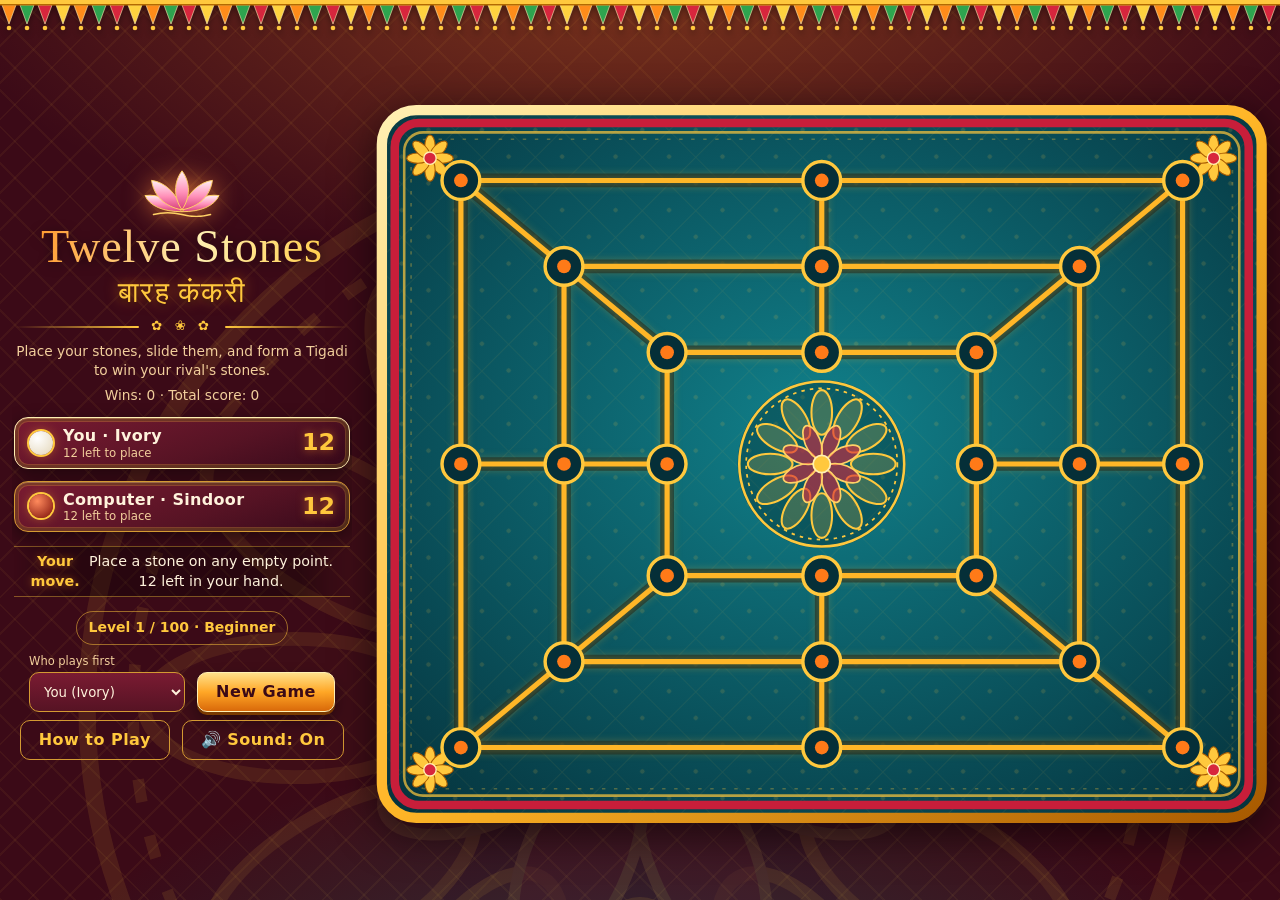
==== commit 2c5077f8: "Rename index (6).html to index.html" ====
--- a/index.html
+++ b/index.html
@@ -126,6 +126,7 @@
 button.ghost { color: var(--gold); background: transparent; border-color: var(--border); box-shadow: none; }
 button:focus-visible, select:focus-visible { outline: 3px solid var(--accent); outline-offset: 2px; }
 
+.lvlbadge { font-weight: 700; color: #ffc83d; padding: 6px 12px; border: 1px solid rgba(255,200,61,.5); border-radius: 999px; font-size: 14px; }
 .isPaused *, .isPaused { animation-play-state: paused !important; }
 /* Dialogs (rules and end of match). Native <dialog>: Esc closes them. */
 dialog { box-sizing: border-box; width: min(580px, 94vw); max-height: min(88dvh, 760px); overflow-y: auto; margin: auto; padding: 16px 20px 18px; color: var(--ink); font: 1rem/1.5 var(--font-body);
@@ -195,13 +196,7 @@
     <p class="status" id="status" aria-live="polite"></p>
 
     <div class="controls">
-      <label for="diff">Computer's skill
-        <select id="diff">
-          <option value="1">Beginner</option>
-          <option value="2" selected>Skilled</option>
-          <option value="4">Maharaja</option>
-        </select>
-      </label>
+      <span class="lvlbadge" id="lvl"></span>
       <label for="first">Who plays first
         <select id="first">
           <option value="1" selected>You (Ivory)</option>
@@ -210,6 +205,7 @@
       </label>
       <button id="new" type="button">New Game</button>
       <button id="rulesBtn" type="button" class="ghost">How to Play</button>
+      <button id="mute" type="button" class="ghost" aria-pressed="false">🔊 Sound: On</button>
     </div>
   </div>
 
@@ -262,13 +258,13 @@
   var svg = $('board');
   var yt = window.ytgame, paused = false, held = [], soundOn = true, actx = null;
   function wait(fn, ms) { window.setTimeout(function () { if (paused) held.push(fn); else fn(); }, ms); }
-  function tone(f, at, d, type) {
+  function tone(f, at, d, type, vol) {
     try {
       actx = actx || new (window.AudioContext || window.webkitAudioContext)();
       if (actx.state === 'suspended') actx.resume();
       var o = actx.createOscillator(), g = actx.createGain(), t = actx.currentTime + at;
       o.type = type || 'sine'; o.frequency.value = f;
-      g.gain.setValueAtTime(0.07, t); g.gain.exponentialRampToValueAtTime(0.0001, t + d);
+      g.gain.setValueAtTime(vol || 0.12, t); g.gain.exponentialRampToValueAtTime(0.0001, t + d);
       o.connect(g); g.connect(actx.destination); o.start(t); o.stop(t + d);
     } catch (e) {}
   }
@@ -415,9 +411,9 @@
   function mandala() {
     var s = '<circle r="48" fill="none" stroke="#ffc83d" stroke-width="1.5"/><circle r="44" fill="none" stroke="#ffc83d" stroke-width="1" stroke-dasharray="2 3"/>';
     var n;
-    for (n = 0; n < 12; n++) s += '<ellipse cy="-30" rx="6" ry="13" transform="rotate(' + (n * 30) + ')" fill="rgba(255,200,61,0.2)" stroke="#ffc83d" stroke-width="1.2"/>'; 
-    for (n = 0; n < 8; n++) s += '<ellipse cy="-14" rx="4.5" ry="10" transform="rotate(' + (n * 45 + 22.5) + ')" fill="rgba(215,38,61,0.6)" stroke="#ffd166" stroke-width="1"/>'; 
-    s += '<circle r="5" fill="#ffc83d" stroke="#fff0b3"/>'; 
+    for (n = 0; n < 12; n++) s += '<ellipse cy="-30" rx="6" ry="13" transform="rotate(' + (n * 30) + ')" fill="rgba(255,200,61,0.2)" stroke="#ffc83d" stroke-width="1.2"/>';
+    for (n = 0; n < 8; n++) s += '<ellipse cy="-14" rx="4.5" ry="10" transform="rotate(' + (n * 45 + 22.5) + ')" fill="rgba(215,38,61,0.6)" stroke="#ffd166" stroke-width="1"/>';
+    s += '<circle r="5" fill="#ffc83d" stroke="#fff0b3"/>';
     return s;
   }
   $('mandalaBg').innerHTML = '<svg viewBox="-50 -50 100 100" width="100%" height="100%">' + mandala() + '</svg>';
@@ -444,7 +440,7 @@
   function py(p) { return CY + DY[p % 8] * HH[Math.floor(p / 8)]; }
 
   var corner = function (x, y) {
-    var s = '<g transform="translate(' + x + ',' + y + ')"';
+    var s = '<g transform="translate(' + x + ',' + y + ')">';
     for (var n = 0; n < 8; n++) s += '<ellipse cy="-7" rx="3" ry="6.5" transform="rotate(' + (n * 45) + ')" fill="#ffc83d" stroke="#a85a00" stroke-width="0.6"/>';
     s += '<circle r="3.6" fill="#d7263d" stroke="#fff0b3" stroke-width="0.8"/></g>';
     return s;
@@ -515,12 +511,13 @@
         for (var z = 0; z < 24; z++) hits[z].setAttribute('tabindex', z === idx ? '0' : '-1');
       });
       h.addEventListener('keydown', function (e) {
-        if (e.key === 'Enter' || e.key === ' ') { e.preventEvent(); onPoint(idx); }
+        if (e.key === 'Enter' || e.key === ' ') { e.preventDefault(); onPoint(idx); }
       });
     })(pi);
   }
   document.addEventListener('keydown', function (e) {
     if (e.key === 'Escape') {
+      // Dialogs close themselves. Never cancel the event; just drop a half-made selection.
       if (!anyDialogOpen() && sel >= 0 && !pending) { sel = -1; drawHints(); }
       return;
     }
@@ -639,7 +636,8 @@
     over = true; busy = false; sel = -1; pending = null;
     hintsG.innerHTML = '';
     updateScores();
-    var sc = kind === 'win' ? report() : 0; if (sc) text += ' Score: ' + sc + '.';
+    var sc = kind === 'win' ? report() : 0; if (sc) text += winText(sc);
+    $('overAgain').textContent = kind === 'win' ? (lastLevel >= MAXL ? 'Play Again' : 'Next Level') : 'Try Again';
     var title = kind === 'draw' ? 'A draw.' : kind === 'win' ? 'Shabash! You win.' : 'The computer wins this round.';
     setStatus('<strong>' + title + '</strong> ' + text);
     if (kind === 'win') confetti();
@@ -753,8 +751,7 @@
   }
 
   function computerTurn(my, ms) {
-    var d = parseInt($('diff').value, 10);
-    var noise = d === 1 ? 70 : (d === 2 ? 3 : 0.5);
+    var L = lvlCfg(), d = L.d, noise = L.n;
     // While stones are still being placed there are many options, so look a little less deep to keep the screen responsive.
     var dd = hand[cpu] > 0 ? Math.min(d, 3) : d;
     var best = null, bv = -1e9;
@@ -807,35 +804,106 @@
   $('rulesBack').addEventListener('click', function () { closeDlg($('dlgRules')); });
   $('overView').addEventListener('click', function () { closeDlg($('dlgOver')); });
   $('overAgain').addEventListener('click', newGame);
+  // Tapping or clicking the dimmed area outside a dialog also returns to the game.
   ['dlgRules', 'dlgOver'].forEach(function (id) {
     var d = $(id);
     d.addEventListener('click', function (e) { if (e.target === d) closeDlg(d); });
   });
   $('new').addEventListener('click', newGame);
-  var stats = { wins: 0, best: 0 };
+  var MAXL = 100, lastLevel = 1;
+  var TIERS = [[10, 'Beginner'], [25, 'Novice'], [40, 'Apprentice'], [55, 'Skilled'], [70, 'Expert'], [85, 'Master'], [99, 'Grandmaster'], [100, 'Maharaja']];
+  var stats = { wins: 0, level: 1, total: 0 };
+  function lvlCfg() {
+    var l = Math.min(Math.max(stats.level, 1), MAXL), name = 'Maharaja';
+    for (var i = 0; i < TIERS.length; i++) { if (l <= TIERS[i][0]) { name = TIERS[i][1]; break; } }
+    return { d: l <= 12 ? 1 : l <= 35 ? 2 : l <= 65 ? 3 : 4, n: l >= 95 ? 0 : 70 * Math.pow(0.93, l - 1), name: name };
+  }
   function safe(p) { if (p && p.catch) p.catch(function () {}); return p; }
-  function showStats() { $('stats').textContent = 'Wins: ' + stats.wins + ' · Best score: ' + stats.best; }
+  function showStats() {
+    $('stats').textContent = 'Wins: ' + stats.wins + ' · Total score: ' + stats.total;
+    $('lvl').textContent = 'Level ' + stats.level + ' / ' + MAXL + ' · ' + lvlCfg().name;
+  }
   function report() {
-    var d = parseInt($('diff').value, 10);
-    var sc = (d === 1 ? 100 : d === 2 ? 250 : 500) + 50 * tot(b, hand, me);
-    stats.wins++; if (sc > stats.best) stats.best = sc;
+    lastLevel = stats.level;
+    var sc = 20 * stats.level + 50 * tot(b, hand, me);
+    stats.wins++; stats.total += sc; stats.level = Math.min(stats.level + 1, MAXL);
     showStats();
     if (yt) {
-      try { safe(yt.engagement.sendScore({ value: sc })); safe(yt.game.saveData(JSON.stringify(stats))); } catch (e) {}
+      try { safe(yt.engagement.sendScore({ value: stats.total })); safe(yt.game.saveData(JSON.stringify(stats))); } catch (e) {}
     }
     return sc;
   }
+  function winText(sc) {
+    if (lastLevel >= MAXL) return ' Score: ' + sc + '. You have conquered all ' + MAXL + ' levels, Maharaja!';
+    return ' Score: ' + sc + '. Level ' + stats.level + ' (' + lvlCfg().name + ') awaits!';
+  }
+
+  // ---- Continuous soothing ambient music (all synthesized): drone + slowly overlapping pad chords + gentle melody with soft echo.
+  var master = null, lp = null, mstarted = false, mbeat = 0, mi = 3;
+  var SCALE = [293.7, 329.6, 370, 440, 493.9, 587.3, 659.3, 740];
+  var CHORDS = [[146.8, 220, 293.7, 370], [123.5, 185, 246.9, 293.7], [98, 196, 246.9, 293.7], [110, 164.8, 220, 277.2]];
+  function musicGain() {
+    if (!master) return;
+    master.gain.setTargetAtTime(soundOn && !paused ? 0.9 : 0, actx.currentTime, 0.2);
+  }
+  function mnote(f, dur, type, vol, atk) {
+    var o = actx.createOscillator(), g = actx.createGain(), t = actx.currentTime;
+    o.type = type; o.frequency.value = f;
+    g.gain.setValueAtTime(0.0001, t);
+    g.gain.linearRampToValueAtTime(vol, t + atk);
+    g.gain.linearRampToValueAtTime(0.0001, t + dur);
+    o.connect(g); g.connect(lp); o.start(t); o.stop(t + dur + 0.1);
+  }
+  function musicTick() {
+    if (!soundOn || paused) return;
+    if (mbeat % 8 === 0) CHORDS[(mbeat / 8) % CHORDS.length | 0].forEach(function (f) { mnote(f, 11, 'sine', 0.035, 3); });
+    if (Math.random() < 0.75) {
+      mi = Math.max(0, Math.min(SCALE.length - 1, mi + [-2, -1, -1, 0, 1, 1, 2][Math.floor(Math.random() * 7)]));
+      mnote(SCALE[mi], 2.6, 'sine', 0.03, 0.08);
+    }
+    mbeat++;
+  }
+  function startMusic() {
+    if (mstarted) return;
+    try {
+      var AC = window.AudioContext || window.webkitAudioContext;
+      actx = actx || new AC();
+      if (actx.state === 'suspended') actx.resume();
+      mstarted = true;
+      master = actx.createGain(); master.gain.value = 0;
+      lp = actx.createBiquadFilter(); lp.type = 'lowpass'; lp.frequency.value = 1600;
+      var dl = actx.createDelay(1.5), fb = actx.createGain(), wet = actx.createGain();
+      dl.delayTime.value = 0.6; fb.gain.value = 0.45; wet.gain.value = 0.5;
+      lp.connect(master); master.connect(actx.destination);
+      master.connect(dl); dl.connect(fb); fb.connect(dl); dl.connect(wet); wet.connect(actx.destination);
+      [98, 147].forEach(function (f, n) {
+        var o = actx.createOscillator(), g = actx.createGain();
+        o.type = 'sine'; o.frequency.value = f; g.gain.value = n ? 0.03 : 0.045;
+        o.connect(g); g.connect(lp); o.start();
+      });
+      musicGain(); musicTick();
+      window.setInterval(musicTick, 900);
+    } catch (e) {}
+  }
+  document.addEventListener('pointerdown', startMusic);
+  var userOn = true, ytOn = true;
+  $('mute').addEventListener('click', function () {
+    userOn = !userOn; soundOn = ytOn && userOn;
+    this.textContent = userOn ? '🔊 Sound: On' : '🔇 Sound: Off';
+    this.setAttribute('aria-pressed', userOn ? 'false' : 'true');
+    musicGain();
+  });
   newGame();
   showStats();
   if (yt) {
     try {
-      yt.system.onPause(function () { paused = true; document.body.classList.add('isPaused'); });
+      yt.system.onPause(function () { paused = true; document.body.classList.add('isPaused'); musicGain(); });
       yt.system.onResume(function () {
-        paused = false; document.body.classList.remove('isPaused');
+        paused = false; document.body.classList.remove('isPaused'); musicGain();
         var h = held; held = []; h.forEach(function (f) { f(); });
       });
-      soundOn = yt.system.isAudioEnabled();
-      yt.system.onAudioEnabledChange(function (on) { soundOn = on; });
+      ytOn = yt.system.isAudioEnabled(); soundOn = ytOn && userOn;
+      yt.system.onAudioEnabledChange(function (on) { ytOn = on; soundOn = ytOn && userOn; musicGain(); });
       safe(yt.system.getLanguage().then(function (l) { if (/^hi/i.test(l)) showRules('hi'); }));
     } catch (e) {}
     window.requestAnimationFrame(function () {
@@ -843,7 +911,7 @@
       var ready = function () { try { yt.game.gameReady(); } catch (e) {} };
       try {
         yt.game.loadData().then(function (s) {
-          try { var o = JSON.parse(s); if (o && o.wins >= 0 && o.best >= 0) { stats = o; showStats(); } } catch (e) {}
+          try { var o = JSON.parse(s); if (o && o.wins >= 0 && o.total >= 0 && o.level >= 1) { o.level = Math.min(o.level, MAXL); stats = o; showStats(); } } catch (e) {}
         }).catch(function () {}).then(ready);
       } catch (e) { ready(); }
     });
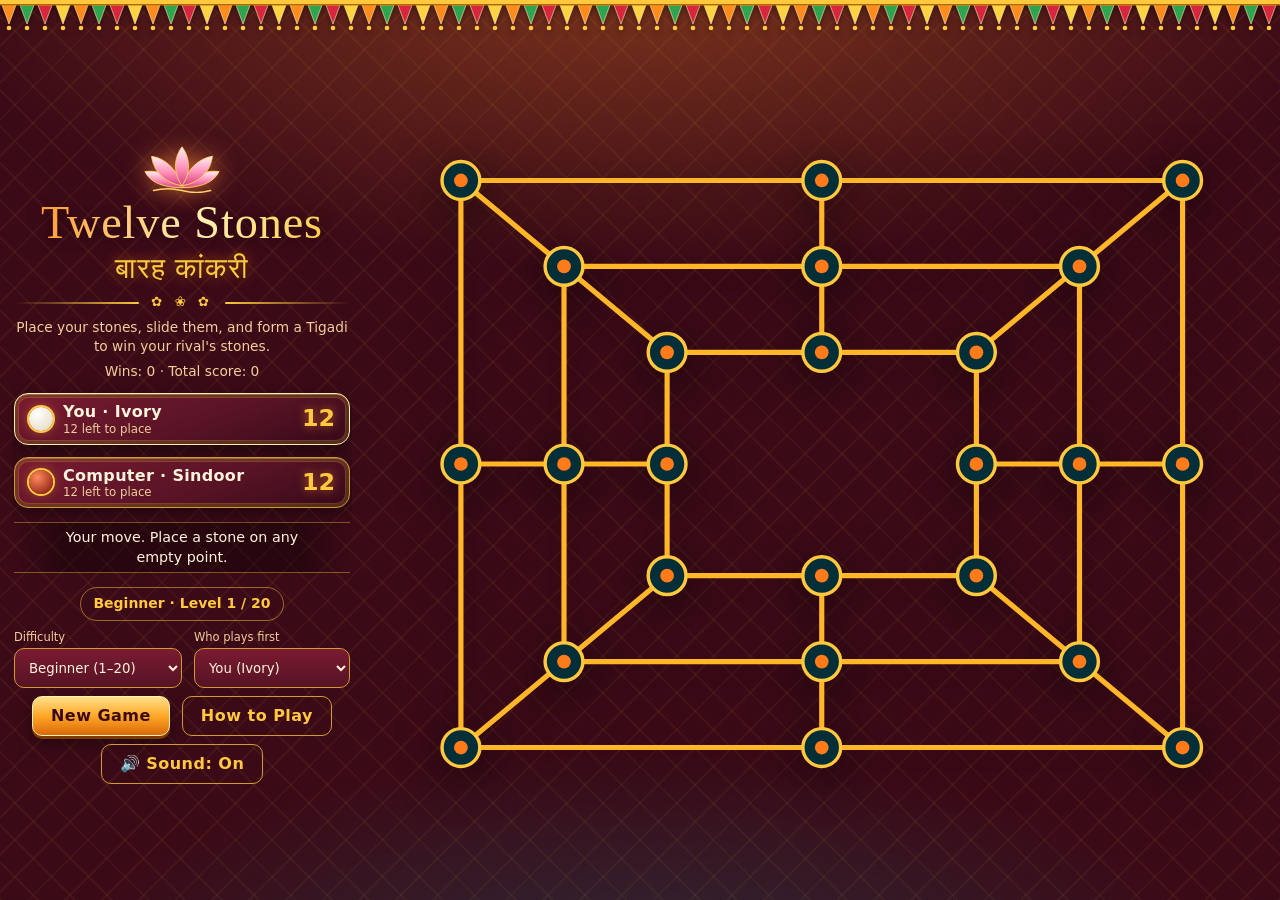
==== commit 58174a79: "Enhance game rules and add reaction animation Updated Hindi translations for game rules and added a " ====
--- a/index.html
+++ b/index.html
@@ -1,4 +1,7 @@
-<!doctype html><html lang="en"><head><meta charset=utf8><script src="https://www.youtube.com/game_api/v1"></script><title>Twelve Stones</title><meta name=viewport content="width=device-width,initial-scale=1,viewport-fit=cover"><style>:root{color-scheme:dark;box-sizing:border-box}html,body{height:100%;margin:0;padding:0;overflow:hidden;overscroll-behavior:none;font:14px -apple-system,BlinkMacSystemFont,sans-serif;background:#3b0a17;color:#fff3dc}img{max-width:100%}[hidden]:not([hidden=until-found i]){display:none!important}</style></head><body>
+<!doctype html><html lang="en"><head><meta charset=utf8><script src="https://www.youtube.com/game_api/v1"></script><title>Twelve Stones</title><meta name=viewport content="width=device-width,initial-scale=1,viewport-fit=cover"><link rel="stylesheet" href="style.css"></head><body>
+  <link rel="icon" type="image/svg+xml" href="assets/icon.svg">
+  <link rel="apple-touch-icon" href="assets/icon.png">
+  <link rel="icon" type="image/png" href="assets/icon.png">
 <style>
 /* Layout: the game fills the viewport and re-flows without restarting. Narrow or tall screens stack title, scores, board and controls. Wide screens put the info column beside the board. The board is a vector SVG that scales to whatever room is left, centered with letterbox or pillarbox space. */
 :root {
@@ -144,10 +147,14 @@
 .dlgBtns { display: flex; flex-wrap: wrap; gap: 10px; justify-content: flex-end; margin-top: 16px; }
 .conf { position: fixed; top: -16px; width: 10px; height: 14px; z-index: 50; pointer-events: none; animation: fall linear both; }
 @keyframes fall { to { transform: translateY(110vh) rotate(720deg); } }
+/* Clap / sad reaction emoji shown over the board. */
+.reaction { position: fixed; left: 50%; top: 42%; font-size: clamp(64px, 18vmin, 140px); z-index: 60; pointer-events: none; animation: react 1.2s ease-out both; }
+@keyframes react { from { transform: translate(-50%,-30%) scale(0.3); opacity: 0; } 25% { transform: translate(-50%,-50%) scale(1.2); opacity: 1; } to { transform: translate(-50%,-90%) scale(1); opacity: 0; } }
 @media (prefers-reduced-motion: reduce) {
   .peb { transition: none; }
   .peb .in, .peb.gone .in, .fx, .dest, .ring.pulse, .score.turn, .lotus, h1, .sp, .mandalaBg { animation: none; }
   .conf, .sparks { display: none; }
+  .reaction { animation: none; transform: translate(-50%,-50%); }
 }
 </style>
 
@@ -182,7 +189,7 @@
         <path d="M10 49 Q25 45 40 49 T70 49" fill="none" stroke="#ffd166" stroke-width="1.6" stroke-linecap="round"/>
       </svg>
       <h1>Twelve Stones</h1>
-      <div class="hi" lang="hi">बारह कंकरी</div>
+      <div class="hi" lang="hi">बारह कांकरी</div>
       <div class="orn" aria-hidden="true">&#10047; &#10048; &#10047;</div>
       <p class="sub">Place your stones, slide them, and form a Tigadi to win your rival's stones.</p>
       <p class="sub" id="stats"></p>
@@ -197,6 +204,15 @@
 
     <div class="controls">
       <span class="lvlbadge" id="lvl"></span>
+      <label for="diff">Difficulty
+        <select id="diff">
+          <option value="0" selected>Beginner (1–20)</option>
+          <option value="1">Novice (21–40)</option>
+          <option value="2">Skilled (41–60)</option>
+          <option value="3">Master (61–80)</option>
+          <option value="4">Maharaja (81–100)</option>
+        </select>
+      </label>
       <label for="first">Who plays first
         <select id="first">
           <option value="1" selected>You (Ivory)</option>
@@ -222,19 +238,19 @@
   </div>
   <ul lang="hi" id="rulesHi" hidden>
     <li><strong>बिसात।</strong> तीन एक-दूसरे के भीतर बने वर्गों पर कुल 24 बिंदु हैं। बाहरी वर्ग से भीतरी वर्ग तक आठ रास्ते जाते हैं: चार हर भुजा के बीच से और चार कोनों से होकर। कोनों वाले रास्ते भी गिने जाते हैं।</li>
-    <li><strong>रखने का चरण।</strong> खेल की शुरुआत सफ़ेद (Ivory) कंकरियाँ करती हैं। बारी-बारी से हर खिलाड़ी किसी भी खाली बिंदु पर एक कंकरी रखता है, जब तक दोनों की सभी 12 कंकरियाँ रख न दी जाएँ। इस चरण में कोई कंकरी सरकाई नहीं जा सकती।</li>
-    <li><strong>चलने का चरण।</strong> सब कंकरियाँ रखी जाने के बाद, हर बारी में आप एक कंकरी को रेखा के साथ पास के खाली बिंदु पर सरकाते हैं। कंकरी कभी दूसरी कंकरी के ऊपर से कूदती नहीं। चाल संभव हो तो चलना ज़रूरी है; कोई चाल न हो तो आपकी बारी छोड़ दी जाती है।</li>
-    <li><strong>तिगड़ी।</strong> एक ही रेखा पर अपनी तीन कंकरियाँ एक कतार में आ जाएँ तो वह तिगड़ी कहलाती है। जिस क्षण आप तिगड़ी पूरी करते हैं, चाहे कंकरी रखते हुए या चलते हुए, आप विरोधी की एक कंकरी उठा लेते हैं। एक साथ दो तिगड़ियाँ बनें तब भी सिर्फ़ एक ही कंकरी मिलती है।</li>
-    <li><strong>तिगड़ी की सुरक्षा।</strong> तिगड़ी में खड़ी कंकरी सुरक्षित रहती है, जब तक विरोधी की सभी कंकरियाँ किसी तिगड़ी के भीतर न हों। दोबारा कंकरी जीतने के लिए अपनी तिगड़ी तोड़ें और अगली बारियों में उसे फिर बनाएँ।</li>
-    <li><strong>जीत और बराबरी।</strong> जो अपने विरोधी को सिर्फ़ दो कंकरियों तक पहुँचा दे, हाथ में बची कंकरियों समेत गिनकर, वही जीतता है। यदि वही स्थिति, उसी खिलाड़ी की बारी के साथ, तीन बार दोहराई जाए, या सब कंकरियाँ रखे जाने के बाद 100 बारियों तक कोई कंकरी न उठाई जाए, तो खेल बराबरी पर छूटता है।</li>
+    <li><strong>रखने का चरण।</strong> खेल की शुरुआत सफ़ेद (Ivory) कांकरियाँ करती हैं। बारी-बारी से हर खिलाड़ी किसी भी खाली बिंदु पर एक कांकरी रखता है, जब तक दोनों की सभी 12 कांकरियाँ रख न दी जाएँ। इस चरण में कोई कांकरी सरकाई नहीं जा सकती।</li>
+    <li><strong>चलने का चरण।</strong> सब कांकरियाँ रखी जाने के बाद, हर बारी में आप एक कांकरी को रेखा के साथ पास के खाली बिंदु पर सरकाते हैं। कांकरी कभी दूसरी कांकरी के ऊपर से कूदती नहीं। चाल संभव हो तो चलना ज़रूरी है; कोई चाल न हो तो आपकी बारी छोड़ दी जाती है।</li>
+    <li><strong>तिगड़ी।</strong> एक ही रेखा पर अपनी तीन कांकरियाँ एक कतार में आ जाएँ तो वह तिगड़ी कहलाती है। जिस क्षण आप तिगड़ी पूरी करते हैं, चाहे कांकरी रखते हुए या चलते हुए, आप विरोधी की एक कांकरी उठा लेते हैं। एक साथ दो तिगड़ियाँ बनें तो आप विरोधी की दो कांकरियाँ उठाते हैं।</li>
+    <li><strong>तिगड़ी की सुरक्षा।</strong> तिगड़ी में खड़ी कांकरी हमेशा सुरक्षित रहती है। यदि विरोधी की सभी कांकरियाँ तिगड़ी के भीतर हों, तो तिगड़ी बनाने पर भी कोई कांकरी नहीं उठती। दोबारा कांकरी जीतने के लिए अपनी तिगड़ी तोड़ें और अगली बारियों में उसे फिर बनाएँ।</li>
+    <li><strong>जीत और बराबरी।</strong> जो अपने विरोधी को सिर्फ़ दो कांकरियों तक पहुँचा दे, हाथ में बची कांकरियों समेत गिनकर, वही जीतता है। यदि वही स्थिति, उसी खिलाड़ी की बारी के साथ, तीन बार दोहराई जाए, या सब कांकरियाँ रखे जाने के बाद 100 बारियों तक कोई कांकरी न उठाई जाए, तो खेल बराबरी पर छूटता है।</li>
     <li><strong>कीबोर्ड।</strong> तीर वाली कुंजियों से बिंदुओं के बीच जाएँ, Enter या Space से चुनें, और Esc से यह खिड़की बंद करें।</li>
   </ul>
   <ul lang="en" id="rulesEn">
     <li><strong>The board.</strong> Three nested squares hold 24 points. Eight paths join the outer square to the inner one: four cross the middle of each side and four run through the corners. Corner paths count as lines too.</li>
     <li><strong>Placing.</strong> Ivory stones play first. Taking turns, each player sets one stone on any empty point until both have laid all 12. No stone may be moved during this stage.</li>
     <li><strong>Moving.</strong> Once every stone is down, you slide one stone per turn along a line to a neighbouring empty point. Stones never jump over others. If a move is available you must take it; if none is, your turn is skipped.</li>
-    <li><strong>The Tigadi.</strong> Three of your stones in a row on one line make a Tigadi. The moment you complete one, whether placing or moving, you pick up one enemy stone. Closing two lines at once still wins only one stone.</li>
-    <li><strong>Tigadi protection.</strong> A stone that sits inside a Tigadi is safe from capture, unless every stone your rival owns is inside a Tigadi. Break your line and close it again on a later turn to capture once more.</li>
+    <li><strong>The Tigadi.</strong> Three of your stones in a row on one line make a Tigadi. The moment you complete one, whether placing or moving, you pick up one enemy stone. Closing two lines at once wins two stones.</li>
+    <li><strong>Tigadi protection.</strong> A stone inside a Tigadi is always safe. If every stone your rival owns is inside a Tigadi, completing a Tigadi captures nothing. Break your line and close it again on a later turn to capture once more.</li>
     <li><strong>Winning and draws.</strong> Reduce your opponent to just two stones, counting any still in hand, and you win. The game is a draw if the same position appears three times with the same player to move, or if 100 turns pass without a capture after all stones are placed.</li>
     <li><strong>Keyboard.</strong> Arrow keys move between points, Enter or Space chooses, and Esc closes this window.</li>
   </ul>
@@ -244,679 +260,13 @@
 <dialog id="dlgOver" aria-labelledby="overTitle">
   <h2 id="overTitle"></h2>
   <p id="overText"></p>
-  <p>That was the whole match. There are no further levels, so start a new game any time or raise the computer's skill for a tougher one.</p>
+  <p>Win to move up a level, or pick a different difficulty. Start a new game any time.</p>
   <div class="dlgBtns">
     <button type="button" id="overView" class="ghost">View Board</button>
     <button type="button" id="overAgain">Play Again</button>
   </div>
 </dialog>
 
-<script>
-(function () {
-  var NS = 'http://www.w3.org/2000/svg';
-  var $ = function (id) { return document.getElementById(id); };
-  var svg = $('board');
-  var yt = window.ytgame, paused = false, held = [], soundOn = true, actx = null;
-  function wait(fn, ms) { window.setTimeout(function () { if (paused) held.push(fn); else fn(); }, ms); }
-  function tone(f, at, d, type, vol) {
-    try {
-      actx = actx || new (window.AudioContext || window.webkitAudioContext)();
-      if (actx.state === 'suspended') actx.resume();
-      var o = actx.createOscillator(), g = actx.createGain(), t = actx.currentTime + at;
-      o.type = type || 'sine'; o.frequency.value = f;
-      g.gain.setValueAtTime(vol || 0.12, t); g.gain.exponentialRampToValueAtTime(0.0001, t + d);
-      o.connect(g); g.connect(actx.destination); o.start(t); o.stop(t + d);
-    } catch (e) {}
-  }
-  function snd(k) {
-    if (!soundOn || paused) return;
-    if (k === 'place') tone(520, 0, 0.12);
-    else if (k === 'slide') tone(380, 0, 0.1);
-    else if (k === 'cap') { tone(300, 0, 0.18, 'triangle'); tone(200, 0.1, 0.25, 'triangle'); }
-    else if (k === 'win') [523, 659, 784, 1047].forEach(function (f, n) { tone(f, n * 0.14, 0.3); });
-    else if (k === 'lose') [392, 330, 262].forEach(function (f, n) { tone(f, n * 0.18, 0.35, 'triangle'); });
-    else tone(330, 0, 0.3);
-  }
-
-  // ENGINE START
-  // Points: ring r (0 outer, 1 middle, 2 inner) * 8 + k, k = 0 NW, 1 N, 2 NE, 3 E, 4 SE, 5 S, 6 SW, 7 W
-  var ADJ = [], LINES = [], LINES_OF = [];
-  var i, r, k;
-  for (i = 0; i < 24; i++) {
-    r = Math.floor(i / 8); k = i % 8;
-    var nb = [r * 8 + (k + 1) % 8, r * 8 + (k + 7) % 8];
-    if (r > 0) nb.push((r - 1) * 8 + k);
-    if (r < 2) nb.push((r + 1) * 8 + k);
-    ADJ[i] = nb;
-    LINES_OF[i] = [];
-  }
-  for (r = 0; r < 3; r++) {
-    for (var s = 0; s < 8; s += 2) LINES.push([r * 8 + s, r * 8 + (s + 1) % 8, r * 8 + (s + 2) % 8]);
-  }
-  for (k = 0; k < 8; k++) LINES.push([k, 8 + k, 16 + k]);
-  LINES.forEach(function (L) { L.forEach(function (p) { LINES_OF[p].push(L); }); });
-
-  function inLine(b, p, o) {
-    var Ls = LINES_OF[p];
-    for (var q = 0; q < Ls.length; q++) {
-      var L = Ls[q];
-      if (b[L[0]] === o && b[L[1]] === o && b[L[2]] === o) return true;
-    }
-    return false;
-  }
-  function targetsOf(b, opp) {
-    var all = [], free = [];
-    for (var p = 0; p < 24; p++) {
-      if (b[p] === opp) { all.push(p); if (!inLine(b, p, opp)) free.push(p); }
-    }
-    return free.length ? free : all;
-  }
-  function tot(b, hand, p) {
-    var n = hand[p];
-    for (var q = 0; q < 24; q++) if (b[q] === p) n++;
-    return n;
-  }
-  function pushMoves(res, b, side, from, to) {
-    // b already has the piece on `to`
-    if (inLine(b, to, side)) {
-      var ts = targetsOf(b, 3 - side);
-      if (ts.length) {
-        for (var q = 0; q < ts.length; q++) res.push({ from: from, to: to, cap: ts[q] });
-        return;
-      }
-    }
-    res.push({ from: from, to: to, cap: -1 });
-  }
-  function gen(b, hand, side) {
-    var res = [], p;
-    if (hand[side] > 0) {
-      for (p = 0; p < 24; p++) {
-        if (b[p] !== 0) continue;
-        b[p] = side;
-        pushMoves(res, b, side, -1, p);
-        b[p] = 0;
-      }
-    } else {
-      for (p = 0; p < 24; p++) {
-        if (b[p] !== side) continue;
-        var a = ADJ[p];
-        for (var q = 0; q < a.length; q++) {
-          if (b[a[q]] !== 0) continue;
-          b[p] = 0; b[a[q]] = side;
-          pushMoves(res, b, side, p, a[q]);
-          b[a[q]] = 0; b[p] = side;
-        }
-      }
-    }
-    return res;
-  }
-  function applyMove(b, hand, side, m) {
-    if (m.from < 0) { b[m.to] = side; hand[side]--; }
-    else { b[m.from] = 0; b[m.to] = side; }
-    if (m.cap >= 0) b[m.cap] = 0;
-  }
-  function evalPos(b, hand, p) {
-    var o = 3 - p;
-    var s = 100 * (tot(b, hand, p) - tot(b, hand, o));
-    for (var q = 0; q < LINES.length; q++) {
-      var L = LINES[q], cp = 0, co = 0, ce = 0;
-      for (var z = 0; z < 3; z++) { var v = b[L[z]]; if (v === p) cp++; else if (v === o) co++; else ce++; }
-      if (cp === 2 && ce === 1) s += 6;
-      if (co === 2 && ce === 1) s -= 7;
-      if (cp === 3) s += 3;
-      if (co === 3) s -= 3;
-    }
-    for (var w = 0; w < 24; w++) {
-      if (b[w] === 0) continue;
-      var n = 0, a = ADJ[w];
-      for (var y = 0; y < a.length; y++) if (b[a[y]] === 0) n++;
-      s += b[w] === p ? n : -n;
-    }
-    return s;
-  }
-  function search(b, hand, side, depth, alpha, beta) {
-    if (tot(b, hand, side) <= 2) return -10000 - depth;
-    var ms = gen(b, hand, side);
-    if (!ms.length) {
-      if (!gen(b, hand, 3 - side).length) return 0;
-      return -search(b, hand, 3 - side, depth - 1, -beta, -alpha);
-    }
-    if (depth <= 0) return evalPos(b, hand, side);
-    ms.sort(function (x, y) { return (y.cap >= 0 ? 1 : 0) - (x.cap >= 0 ? 1 : 0); });
-    var best = -1e9;
-    for (var q = 0; q < ms.length; q++) {
-      var nb = b.slice(), nh = hand.slice();
-      applyMove(nb, nh, side, ms[q]);
-      var v = -search(nb, nh, 3 - side, depth - 1, -beta, -alpha);
-      if (v > best) best = v;
-      if (best > alpha) alpha = best;
-      if (alpha >= beta) break;
-    }
-    return best;
-  }
-  // ENGINE END
-
-  // ---- Dialog helpers (native <dialog>; Esc closes it and is never cancelled by this page)
-  function openDlg(d) {
-    if (d.open) return;
-    if (typeof d.showModal === 'function') d.showModal(); else d.setAttribute('open', '');
-  }
-  function closeDlg(d) {
-    if (!d.open) return;
-    if (typeof d.close === 'function') d.close(); else d.removeAttribute('open');
-  }
-  function anyDialogOpen() { return $('dlgRules').open || $('dlgOver').open; }
-
-  // ---- Rangoli-style mandala, used in the board centre and as a slow-turning backdrop
-  function mandala() {
-    var s = '<circle r="48" fill="none" stroke="#ffc83d" stroke-width="1.5"/><circle r="44" fill="none" stroke="#ffc83d" stroke-width="1" stroke-dasharray="2 3"/>';
-    var n;
-    for (n = 0; n < 12; n++) s += '<ellipse cy="-30" rx="6" ry="13" transform="rotate(' + (n * 30) + ')" fill="rgba(255,200,61,0.2)" stroke="#ffc83d" stroke-width="1.2"/>';
-    for (n = 0; n < 8; n++) s += '<ellipse cy="-14" rx="4.5" ry="10" transform="rotate(' + (n * 45 + 22.5) + ')" fill="rgba(215,38,61,0.6)" stroke="#ffd166" stroke-width="1"/>';
-    s += '<circle r="5" fill="#ffc83d" stroke="#fff0b3"/>';
-    return s;
-  }
-  $('mandalaBg').innerHTML = '<svg viewBox="-50 -50 100 100" width="100%" height="100%">' + mandala() + '</svg>';
-
-  // ---- Drifting ember sparks in the background
-  (function () {
-    var host = $('sparks');
-    for (var n = 0; n < 22; n++) {
-      var sp = document.createElement('span');
-      sp.className = 'sp';
-      sp.style.left = (Math.random() * 100) + 'vw';
-      sp.style.animationDuration = (9 + Math.random() * 12) + 's';
-      sp.style.animationDelay = (-Math.random() * 20) + 's';
-      var sz = 2 + Math.random() * 4;
-      sp.style.width = sp.style.height = sz + 'px';
-      host.appendChild(sp);
-    }
-  })();
-
-  // ---- Geometry for drawing
-  var HW = [210, 150, 90], HH = [165, 115, 65], CX = 260, CY = 210;
-  var DX = [-1, 0, 1, 1, 1, 0, -1, -1], DY = [-1, -1, -1, 0, 1, 1, 1, 0];
-  function px(p) { return CX + DX[p % 8] * HW[Math.floor(p / 8)]; }
-  function py(p) { return CY + DY[p % 8] * HH[Math.floor(p / 8)]; }
-
-  var corner = function (x, y) {
-    var s = '<g transform="translate(' + x + ',' + y + ')">';
-    for (var n = 0; n < 8; n++) s += '<ellipse cy="-7" rx="3" ry="6.5" transform="rotate(' + (n * 45) + ')" fill="#ffc83d" stroke="#a85a00" stroke-width="0.6"/>';
-    s += '<circle r="3.6" fill="#d7263d" stroke="#fff0b3" stroke-width="0.8"/></g>';
-    return s;
-  };
-  svg.innerHTML =
-    '<defs>' +
-    '<radialGradient id="gP" cx="35%" cy="30%" r="75%"><stop offset="0" stop-color="#ffffff"/><stop offset="1" stop-color="#e3d6b8"/></radialGradient>' +
-    '<radialGradient id="gC" cx="35%" cy="30%" r="80%"><stop offset="0" stop-color="#ff8a5c"/><stop offset="0.5" stop-color="#d1281c"/><stop offset="1" stop-color="#6b0a05"/></radialGradient>' +
-    '<radialGradient id="velvet" cx="50%" cy="45%" r="75%"><stop offset="0" style="stop-color:var(--board-a)"/><stop offset="1" style="stop-color:var(--board-b)"/></radialGradient>' +
-    '<linearGradient id="goldEdge" x1="0" y1="0" x2="1" y2="1"><stop offset="0" stop-color="#fff0b3"/><stop offset="0.5" stop-color="#ffb627"/><stop offset="1" stop-color="#a85a00"/></linearGradient>' +
-    '<pattern id="diamonds" width="22" height="22" patternUnits="userSpaceOnUse" patternTransform="rotate(45)"><path d="M0 0H22M0 0V22" stroke="#ffc83d" stroke-opacity="0.08" stroke-width="1" fill="none"/><circle cx="11" cy="11" r="1.3" fill="#ffc83d" fill-opacity="0.14"/></pattern>' +
-    '</defs>' +
-    '<rect x="4" y="4" width="512" height="412" rx="20" fill="url(#velvet)"/>' +
-    '<rect x="4" y="4" width="512" height="412" rx="20" fill="url(#diamonds)"/>' +
-    '<rect x="4" y="4" width="512" height="412" rx="20" fill="none" stroke="url(#goldEdge)" stroke-width="6"/>' +
-    '<rect x="11.5" y="11.5" width="497" height="397" rx="14" fill="none" stroke="#c81e3a" stroke-width="5"/>' +
-    '<rect x="17" y="17" width="486" height="386" rx="11" fill="none" stroke="#ffc83d" stroke-opacity="0.7" stroke-width="1.5"/>' +
-    '<rect x="21" y="21" width="478" height="378" rx="9" fill="none" stroke="#ffc83d" stroke-opacity="0.3" stroke-width="1" stroke-dasharray="2 5"/>' +
-    corner(32, 32) + corner(488, 32) + corner(32, 388) + corner(488, 388) +
-    '<g transform="translate(260,210)"><circle r="49" fill="rgba(0,0,0,0.25)"/>' + mandala() + '</g>' +
-    '<g id="lineShadow" stroke="#02181d" stroke-opacity="0.6" stroke-width="8" stroke-linecap="round" stroke-linejoin="round" fill="none"></g>' +
-    '<g id="lines" stroke="var(--line)" stroke-width="3" stroke-linecap="round" stroke-linejoin="round" fill="none"></g>' +
-    '<g id="dots"></g>' +
-    '<g id="hints"></g><g id="stones"></g><g id="fx"></g><g id="hits"></g>';
-  var linesG = $('lines'), shadowG = $('lineShadow'), dotsG = $('dots'), hintsG = $('hints'), stonesG = $('stones'), fxG = $('fx'), hitsG = $('hits');
-  function el(name, attrs, parent) {
-    var e = document.createElementNS(NS, name);
-    for (var key in attrs) e.setAttribute(key, attrs[key]);
-    if (parent) parent.appendChild(e);
-    return e;
-  }
-  for (var rr = 0; rr < 3; rr++) {
-    var ra = { x: CX - HW[rr], y: CY - HH[rr], width: HW[rr] * 2, height: HH[rr] * 2 };
-    el('rect', ra, shadowG);
-    el('rect', ra, linesG);
-  }
-  for (var kk = 0; kk < 8; kk++) {
-    var la = { x1: px(kk), y1: py(kk), x2: px(16 + kk), y2: py(16 + kk) };
-    el('line', la, shadowG);
-    el('line', la, linesG);
-  }
-
-  // ---- Touch, mouse and keyboard input: one invisible target per point
-  var hits = [], lastFocus = 9;
-  function nearestPoint(cur, dir) {
-    var best = -1, bs = 1e9;
-    for (var p = 0; p < 24; p++) {
-      if (p === cur) continue;
-      var vx = px(p) - px(cur), vy = py(p) - py(cur);
-      var along = vx * dir[0] + vy * dir[1];
-      if (along <= 1) continue;
-      var perp = dir[0] !== 0 ? Math.abs(vy) : Math.abs(vx);
-      var score = along + 2 * perp;
-      if (score < bs) { bs = score; best = p; }
-    }
-    return best;
-  }
-  for (var pi = 0; pi < 24; pi++) {
-    el('circle', { cx: px(pi), cy: py(pi), r: 11, fill: '#052f38', stroke: '#ffc83d', 'stroke-width': 2 }, dotsG);
-    el('circle', { cx: px(pi), cy: py(pi), r: 4, fill: '#ff7a18' }, dotsG);
-    (function (idx) {
-      var h = el('circle', { cx: px(idx), cy: py(idx), r: 25, class: 'hit', tabindex: idx === 9 ? 0 : -1, role: 'button', 'data-i': idx,
-        'aria-label': ['Outer', 'Middle', 'Inner'][Math.floor(idx / 8)] + ' square, ' + ['north-west', 'north', 'north-east', 'east', 'south-east', 'south', 'south-west', 'west'][idx % 8] }, hitsG);
-      hits[idx] = h;
-      h.addEventListener('click', function () { onPoint(idx); });
-      h.addEventListener('focus', function () {
-        lastFocus = idx;
-        for (var z = 0; z < 24; z++) hits[z].setAttribute('tabindex', z === idx ? '0' : '-1');
-      });
-      h.addEventListener('keydown', function (e) {
-        if (e.key === 'Enter' || e.key === ' ') { e.preventDefault(); onPoint(idx); }
-      });
-    })(pi);
-  }
-  document.addEventListener('keydown', function (e) {
-    if (e.key === 'Escape') {
-      // Dialogs close themselves. Never cancel the event; just drop a half-made selection.
-      if (!anyDialogOpen() && sel >= 0 && !pending) { sel = -1; drawHints(); }
-      return;
-    }
-    if (anyDialogOpen()) return;
-    var t = e.target;
-    if (t && (t.tagName === 'SELECT' || t.tagName === 'INPUT' || t.tagName === 'TEXTAREA')) return;
-    var dirs = { ArrowLeft: [-1, 0], ArrowRight: [1, 0], ArrowUp: [0, -1], ArrowDown: [0, 1] };
-    var dir = dirs[e.key];
-    if (!dir) return;
-    e.preventDefault();
-    var ae = document.activeElement;
-    var cur = (ae && ae.classList && ae.classList.contains('hit')) ? parseInt(ae.getAttribute('data-i'), 10) : -1;
-    if (cur < 0) { hits[lastFocus].focus(); return; }
-    var nx = nearestPoint(cur, dir);
-    if (nx >= 0) hits[nx].focus();
-  });
-
-  // ---- Game state (side 1 = Ivory plays first, side 2 = Sindoor). Nothing here resets on window resize.
-  var b = [], hand = [0, 12, 12], els = [], side = 1, me = 1, cpu = 2;
-  var sel = -1, pending = null, busy = false, over = false, noCap = 0, seen = {}, gid = 0;
-
-  function setPos(g, p) { g.style.transform = 'translate(' + px(p) + 'px,' + py(p) + 'px)'; }
-  function makeStone(owner, pos) {
-    var g = el('g', { class: 'peb ' + (owner === 1 ? 'ivory' : 'sindoor') }, stonesG);
-    var fc = owner === 1 ? 'rgba(224,120,20,0.65)' : 'rgba(255,214,110,0.85)';
-    var extra = '<circle r="14.5" fill="none" stroke="' + fc + '" stroke-opacity="0.55" stroke-width="1"/>';
-    for (var n = 0; n < 6; n++) extra += '<ellipse cx="0" cy="-5.2" rx="3" ry="5.4" transform="rotate(' + (n * 60) + ')" fill="' + fc + '"/>';
-    extra += '<circle r="2.3" fill="' + (owner === 1 ? '#c8321f' : '#ffe9a8') + '"/>';
-    extra += '<g fill="rgba(0,0,0,0.13)"><circle cx="-12" cy="6" r="1"/><circle cx="10" cy="12" r="1"/><circle cx="13" cy="-7" r="0.9"/><circle cx="-5" cy="15" r="0.9"/><circle cx="6" cy="-15" r="1"/></g>';
-    g.innerHTML =
-      '<g class="in">' +
-      '<ellipse class="shadow" cx="2" cy="4" rx="21" ry="19"/>' +
-      '<circle r="21" fill="url(#' + (owner === 1 ? 'gP' : 'gC') + ')"/>' +
-      extra +
-      '<circle class="rim" r="21"/>' +
-      '<ellipse class="shine" cx="-6" cy="-8" rx="8" ry="4.5" transform="rotate(-30 -6 -8)"/>' +
-      '</g>';
-    setPos(g, pos);
-    return g;
-  }
-  function setStatus(html) { $('status').innerHTML = html; }
-  function updateScores() {
-    for (var s = 1; s <= 2; s++) {
-      $('s' + s).textContent = tot(b, hand, s);
-      $('n' + s).textContent = (s === me ? 'You' : 'Computer') + ' · ' + (s === 1 ? 'Ivory' : 'Sindoor');
-      $('h' + s).textContent = hand[s] > 0 ? hand[s] + ' left to place' : 'all placed';
-      $('card' + s).classList.toggle('turn', !over && side === s);
-    }
-  }
-
-  function burstAt(p) {
-    var c1 = el('circle', { cx: px(p), cy: py(p), r: 20, class: 'fx' }, fxG);
-    var c2 = el('circle', { cx: px(p), cy: py(p), r: 20, class: 'fx d2' }, fxG);
-    wait(function () { c1.remove(); c2.remove(); }, 900);
-  }
-  function confetti() {
-    if (window.matchMedia && window.matchMedia('(prefers-reduced-motion: reduce)').matches) return;
-    var cols = ['#ff8c1a', '#ffc83d', '#ffd23f', '#d7263d', '#fffdf6', '#2ea44f'];
-    for (var n = 0; n < 80; n++) {
-      var d = document.createElement('div');
-      d.className = 'conf';
-      d.style.left = (Math.random() * 100) + 'vw';
-      d.style.background = cols[Math.floor(Math.random() * cols.length)];
-      d.style.borderRadius = '50% 0 50% 0';
-      d.style.animationDuration = (2.6 + Math.random() * 2.6) + 's';
-      d.style.animationDelay = (Math.random() * 0.9) + 's';
-      document.body.appendChild(d);
-      (function (node) { wait(function () { node.remove(); }, 7000); })(d);
-    }
-  }
-
-  function doPlace(p, to) {
-    snd('place');
-    b[to] = p; hand[p]--;
-    els[to] = makeStone(p, to);
-    updateScores();
-  }
-  function doSlide(p, from, to) {
-    snd('slide');
-    var e = els[from];
-    b[to] = p; b[from] = 0;
-    els[to] = e; els[from] = null;
-    setPos(e, to);
-  }
-  function doRemove(t) {
-    snd('cap');
-    var e = els[t];
-    b[t] = 0; els[t] = null;
-    burstAt(t);
-    if (e) { e.classList.add('gone'); wait(function () { e.remove(); }, 450); }
-    updateScores();
-  }
-  function hasFree(p) {
-    var a = ADJ[p];
-    for (var q = 0; q < a.length; q++) if (b[a[q]] === 0) return true;
-    return false;
-  }
-
-  function drawHints() {
-    hintsG.innerHTML = '';
-    if (over || busy || side !== me) return;
-    if (pending) {
-      for (var q = 0; q < pending.targets.length; q++) {
-        el('circle', { cx: px(pending.targets[q]), cy: py(pending.targets[q]), r: 27, class: 'ring danger pulse' }, hintsG);
-      }
-    } else if (sel >= 0) {
-      el('circle', { cx: px(sel), cy: py(sel), r: 27, class: 'ring' }, hintsG);
-      var a = ADJ[sel];
-      for (var z = 0; z < a.length; z++) {
-        if (b[a[z]] === 0) el('circle', { cx: px(a[z]), cy: py(a[z]), r: 10, class: 'dest' }, hintsG);
-      }
-    }
-  }
-
-  function finish(kind, text) {
-    over = true; busy = false; sel = -1; pending = null;
-    hintsG.innerHTML = '';
-    updateScores();
-    var sc = kind === 'win' ? report() : 0; if (sc) text += winText(sc);
-    $('overAgain').textContent = kind === 'win' ? (lastLevel >= MAXL ? 'Play Again' : 'Next Level') : 'Try Again';
-    var title = kind === 'draw' ? 'A draw.' : kind === 'win' ? 'Shabash! You win.' : 'The computer wins this round.';
-    setStatus('<strong>' + title + '</strong> ' + text);
-    if (kind === 'win') confetti();
-    snd(kind);
-    var my = gid;
-    wait(function () {
-      if (my !== gid || !over) return;
-      $('overTitle').textContent = title;
-      $('overText').textContent = text;
-      openDlg($('dlgOver'));
-    }, 1000);
-  }
-
-  function endTurn(captured, wasSlide) {
-    if (captured && tot(b, hand, 3 - side) <= 2) {
-      if (side === me) finish('win', 'The computer is down to two stones.');
-      else finish('lose', 'You are down to two stones.');
-      return;
-    }
-    if (wasSlide) { if (captured) noCap = 0; else noCap++; }
-    else if (captured) noCap = 0;
-    side = 3 - side;
-    if (!checkDraw()) startTurn();
-  }
-  function checkDraw() {
-    if (hand[1] === 0 && hand[2] === 0) {
-      var key = b.join('') + side;
-      seen[key] = (seen[key] || 0) + 1;
-      if (seen[key] >= 3) { finish('draw', 'The same position appeared three times.'); return true; }
-      if (noCap >= 100) { finish('draw', '100 turns passed without a capture.'); return true; }
-    }
-    return false;
-  }
-
-  function afterAction(to, slide) {
-    if (inLine(b, to, me)) {
-      var t = targetsOf(b, 3 - me);
-      if (t.length) {
-        pending = { targets: t, slide: slide };
-        setStatus('<strong>Tigadi!</strong> Choose one of the glowing enemy stones to pick it up.');
-        drawHints();
-        return;
-      }
-    }
-    endTurn(false, slide);
-  }
-
-  function onPoint(i) {
-    if (paused || over || busy || side !== me) return;
-    if (pending) {
-      if (pending.targets.indexOf(i) >= 0) {
-        var slide = pending.slide;
-        pending = null;
-        hintsG.innerHTML = '';
-        doRemove(i);
-        endTurn(true, slide);
-      }
-      return;
-    }
-    if (hand[me] > 0) {
-      if (b[i] !== 0) return;
-      doPlace(me, i);
-      afterAction(i, false);
-      return;
-    }
-    if (sel < 0) {
-      if (b[i] === me) {
-        if (hasFree(i)) { sel = i; drawHints(); }
-        else setStatus('That stone is hemmed in. Choose another.');
-      }
-      return;
-    }
-    if (i === sel) { sel = -1; drawHints(); return; }
-    if (b[i] === me && hasFree(i)) { sel = i; drawHints(); return; }
-    if (b[i] === 0 && ADJ[sel].indexOf(i) >= 0) {
-      var from = sel;
-      sel = -1;
-      hintsG.innerHTML = '';
-      doSlide(me, from, i);
-      afterAction(i, true);
-    }
-  }
-
-  function startTurn() {
-    if (over) return;
-    updateScores();
-    var ms = gen(b, hand, side);
-    var my = gid;
-    if (!ms.length) {
-      if (!gen(b, hand, 3 - side).length) { finish('draw', 'Neither side can move.'); return; }
-      setStatus(side === me ? 'You have no move available, so your turn is skipped.' : 'The computer has no move available and skips its turn.');
-      busy = true;
-      hintsG.innerHTML = '';
-      noCap++;
-      side = 3 - side;
-      if (checkDraw()) return;
-      wait(function () { if (my !== gid) return; busy = false; startTurn(); }, 1200);
-      return;
-    }
-    if (side === me) {
-      busy = false;
-      if (hand[me] > 0) setStatus('<strong>Your move.</strong> Place a stone on any empty point. ' + hand[me] + ' left in your hand.');
-      else setStatus('<strong>Your move.</strong> Choose one of your stones, then a highlighted point to slide it there.');
-      drawHints();
-    } else {
-      busy = true;
-      hintsG.innerHTML = '';
-      setStatus('The computer is thinking…');
-      wait(function () { if (my === gid) computerTurn(my, ms); }, 600);
-    }
-  }
-
-  function computerTurn(my, ms) {
-    var L = lvlCfg(), d = L.d, noise = L.n;
-    // While stones are still being placed there are many options, so look a little less deep to keep the screen responsive.
-    var dd = hand[cpu] > 0 ? Math.min(d, 3) : d;
-    var best = null, bv = -1e9;
-    for (var q = 0; q < ms.length; q++) {
-      var nb = b.slice(), nh = hand.slice();
-      applyMove(nb, nh, cpu, ms[q]);
-      var v = -search(nb, nh, me, dd - 1, -1e9, 1e9) + Math.random() * noise;
-      if (v > bv) { bv = v; best = ms[q]; }
-    }
-    var m = best;
-    if (m.from < 0) doPlace(cpu, m.to); else doSlide(cpu, m.from, m.to);
-    setStatus(m.cap >= 0 ? 'The computer formed a Tigadi!' : (m.from < 0 ? 'The computer placed a stone.' : 'The computer slid a stone.'));
-    if (m.cap >= 0) {
-      wait(function () {
-        if (my !== gid) return;
-        doRemove(m.cap);
-        setStatus('The computer formed a Tigadi and picked up one of your stones.');
-        wait(function () { if (my === gid) endTurn(true, m.from >= 0); }, 600);
-      }, 600);
-    } else {
-      wait(function () { if (my === gid) endTurn(false, m.from >= 0); }, 450);
-    }
-  }
-
-  function newGame() {
-    gid++;
-    closeDlg($('dlgOver'));
-    stonesG.innerHTML = '';
-    hintsG.innerHTML = '';
-    fxG.innerHTML = '';
-    b = []; els = [];
-    for (var q = 0; q < 24; q++) { b[q] = 0; els[q] = null; }
-    hand = [0, 12, 12];
-    me = parseInt($('first').value, 10);
-    cpu = 3 - me;
-    side = 1; sel = -1; pending = null; noCap = 0; seen = {}; over = false; busy = false;
-    updateScores();
-    startTurn();
-  }
-  function showRules(lang) {
-    var hi = lang === 'hi';
-    $('rulesHi').hidden = !hi;
-    $('rulesEn').hidden = hi;
-    $('langHi').setAttribute('aria-pressed', hi ? 'true' : 'false');
-    $('langEn').setAttribute('aria-pressed', hi ? 'false' : 'true');
-  }
-  $('langEn').addEventListener('click', function () { showRules('en'); });
-  $('langHi').addEventListener('click', function () { showRules('hi'); });
-  $('rulesBtn').addEventListener('click', function () { openDlg($('dlgRules')); });
-  $('rulesBack').addEventListener('click', function () { closeDlg($('dlgRules')); });
-  $('overView').addEventListener('click', function () { closeDlg($('dlgOver')); });
-  $('overAgain').addEventListener('click', newGame);
-  // Tapping or clicking the dimmed area outside a dialog also returns to the game.
-  ['dlgRules', 'dlgOver'].forEach(function (id) {
-    var d = $(id);
-    d.addEventListener('click', function (e) { if (e.target === d) closeDlg(d); });
-  });
-  $('new').addEventListener('click', newGame);
-  var MAXL = 100, lastLevel = 1;
-  var TIERS = [[10, 'Beginner'], [25, 'Novice'], [40, 'Apprentice'], [55, 'Skilled'], [70, 'Expert'], [85, 'Master'], [99, 'Grandmaster'], [100, 'Maharaja']];
-  var stats = { wins: 0, level: 1, total: 0 };
-  function lvlCfg() {
-    var l = Math.min(Math.max(stats.level, 1), MAXL), name = 'Maharaja';
-    for (var i = 0; i < TIERS.length; i++) { if (l <= TIERS[i][0]) { name = TIERS[i][1]; break; } }
-    return { d: l <= 12 ? 1 : l <= 35 ? 2 : l <= 65 ? 3 : 4, n: l >= 95 ? 0 : 70 * Math.pow(0.93, l - 1), name: name };
-  }
-  function safe(p) { if (p && p.catch) p.catch(function () {}); return p; }
-  function showStats() {
-    $('stats').textContent = 'Wins: ' + stats.wins + ' · Total score: ' + stats.total;
-    $('lvl').textContent = 'Level ' + stats.level + ' / ' + MAXL + ' · ' + lvlCfg().name;
-  }
-  function report() {
-    lastLevel = stats.level;
-    var sc = 20 * stats.level + 50 * tot(b, hand, me);
-    stats.wins++; stats.total += sc; stats.level = Math.min(stats.level + 1, MAXL);
-    showStats();
-    if (yt) {
-      try { safe(yt.engagement.sendScore({ value: stats.total })); safe(yt.game.saveData(JSON.stringify(stats))); } catch (e) {}
-    }
-    return sc;
-  }
-  function winText(sc) {
-    if (lastLevel >= MAXL) return ' Score: ' + sc + '. You have conquered all ' + MAXL + ' levels, Maharaja!';
-    return ' Score: ' + sc + '. Level ' + stats.level + ' (' + lvlCfg().name + ') awaits!';
-  }
-
-  // ---- Continuous soothing ambient music (all synthesized): drone + slowly overlapping pad chords + gentle melody with soft echo.
-  var master = null, lp = null, mstarted = false, mbeat = 0, mi = 3;
-  var SCALE = [293.7, 329.6, 370, 440, 493.9, 587.3, 659.3, 740];
-  var CHORDS = [[146.8, 220, 293.7, 370], [123.5, 185, 246.9, 293.7], [98, 196, 246.9, 293.7], [110, 164.8, 220, 277.2]];
-  function musicGain() {
-    if (!master) return;
-    master.gain.setTargetAtTime(soundOn && !paused ? 0.9 : 0, actx.currentTime, 0.2);
-  }
-  function mnote(f, dur, type, vol, atk) {
-    var o = actx.createOscillator(), g = actx.createGain(), t = actx.currentTime;
-    o.type = type; o.frequency.value = f;
-    g.gain.setValueAtTime(0.0001, t);
-    g.gain.linearRampToValueAtTime(vol, t + atk);
-    g.gain.linearRampToValueAtTime(0.0001, t + dur);
-    o.connect(g); g.connect(lp); o.start(t); o.stop(t + dur + 0.1);
-  }
-  function musicTick() {
-    if (!soundOn || paused) return;
-    if (mbeat % 8 === 0) CHORDS[(mbeat / 8) % CHORDS.length | 0].forEach(function (f) { mnote(f, 11, 'sine', 0.035, 3); });
-    if (Math.random() < 0.75) {
-      mi = Math.max(0, Math.min(SCALE.length - 1, mi + [-2, -1, -1, 0, 1, 1, 2][Math.floor(Math.random() * 7)]));
-      mnote(SCALE[mi], 2.6, 'sine', 0.03, 0.08);
-    }
-    mbeat++;
-  }
-  function startMusic() {
-    if (mstarted) return;
-    try {
-      var AC = window.AudioContext || window.webkitAudioContext;
-      actx = actx || new AC();
-      if (actx.state === 'suspended') actx.resume();
-      mstarted = true;
-      master = actx.createGain(); master.gain.value = 0;
-      lp = actx.createBiquadFilter(); lp.type = 'lowpass'; lp.frequency.value = 1600;
-      var dl = actx.createDelay(1.5), fb = actx.createGain(), wet = actx.createGain();
-      dl.delayTime.value = 0.6; fb.gain.value = 0.45; wet.gain.value = 0.5;
-      lp.connect(master); master.connect(actx.destination);
-      master.connect(dl); dl.connect(fb); fb.connect(dl); dl.connect(wet); wet.connect(actx.destination);
-      [98, 147].forEach(function (f, n) {
-        var o = actx.createOscillator(), g = actx.createGain();
-        o.type = 'sine'; o.frequency.value = f; g.gain.value = n ? 0.03 : 0.045;
-        o.connect(g); g.connect(lp); o.start();
-      });
-      musicGain(); musicTick();
-      window.setInterval(musicTick, 900);
-    } catch (e) {}
-  }
-  document.addEventListener('pointerdown', startMusic);
-  var userOn = true, ytOn = true;
-  $('mute').addEventListener('click', function () {
-    userOn = !userOn; soundOn = ytOn && userOn;
-    this.textContent = userOn ? '🔊 Sound: On' : '🔇 Sound: Off';
-    this.setAttribute('aria-pressed', userOn ? 'false' : 'true');
-    musicGain();
-  });
-  newGame();
-  showStats();
-  if (yt) {
-    try {
-      yt.system.onPause(function () { paused = true; document.body.classList.add('isPaused'); musicGain(); });
-      yt.system.onResume(function () {
-        paused = false; document.body.classList.remove('isPaused'); musicGain();
-        var h = held; held = []; h.forEach(function (f) { f(); });
-      });
-      ytOn = yt.system.isAudioEnabled(); soundOn = ytOn && userOn;
-      yt.system.onAudioEnabledChange(function (on) { ytOn = on; soundOn = ytOn && userOn; musicGain(); });
-      safe(yt.system.getLanguage().then(function (l) { if (/^hi/i.test(l)) showRules('hi'); }));
-    } catch (e) {}
-    window.requestAnimationFrame(function () {
-      try { yt.game.firstFrameReady(); } catch (e) {}
-      var ready = function () { try { yt.game.gameReady(); } catch (e) {} };
-      try {
-        yt.game.loadData().then(function (s) {
-          try { var o = JSON.parse(s); if (o && o.wins >= 0 && o.total >= 0 && o.level >= 1) { o.level = Math.min(o.level, MAXL); stats = o; showStats(); } } catch (e) {}
-        }).catch(function () {}).then(ready);
-      } catch (e) { ready(); }
-    });
-  }
-})();
-</script>
+<script src="game.js"></script>
 
 </body></html>
--- a/style.css
+++ b/style.css
@@ -0,0 +1 @@
+:root{color-scheme:dark;box-sizing:border-box}html,body{height:100%;margin:0;padding:0;overflow:hidden;overscroll-behavior:none;font:14px -apple-system,BlinkMacSystemFont,sans-serif;background:#3b0a17;color:#fff3dc}img{max-width:100%}[hidden]:not([hidden=until-found i]){display:none!important}
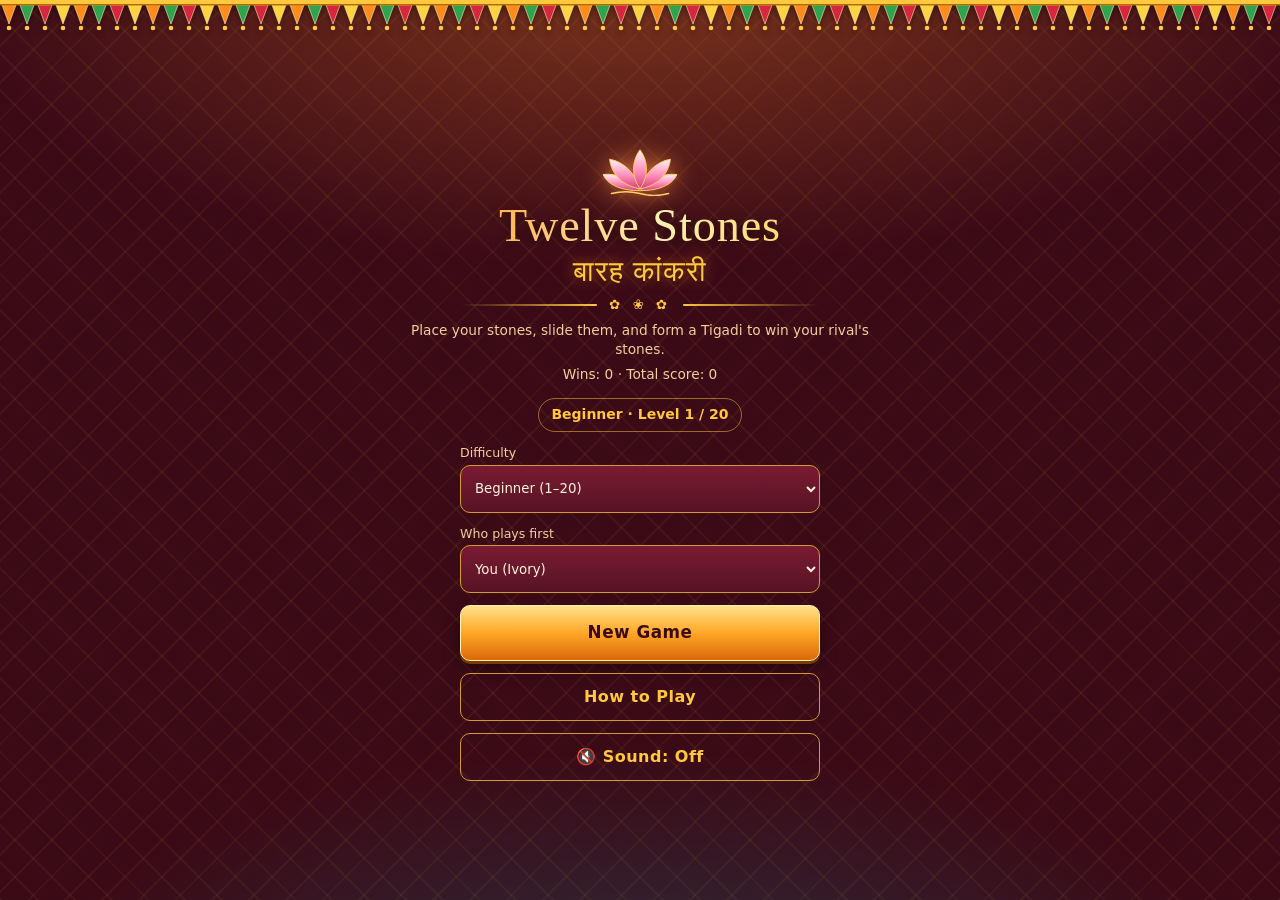
==== commit e715845b: "Enhance game controls and responsiveness Added mini buttons for game controls and updated media quer" ====
--- a/index.html
+++ b/index.html
@@ -1,4 +1,4 @@
-<!doctype html><html lang="en"><head><meta charset=utf8><script src="https://www.youtube.com/game_api/v1"></script><title>Twelve Stones</title><meta name=viewport content="width=device-width,initial-scale=1,viewport-fit=cover"><link rel="stylesheet" href="style.css"></head><body>
+<!doctype html><html lang="en"><head><meta charset=utf8><script src="https://www.youtube.com/game_api/v1"></script><title>Twelve Stones</title><meta name=viewport content="width=device-width,initial-scale=1,viewport-fit=cover"><link rel="stylesheet" href="style.css"></head><body data-screen="menu">
   <link rel="icon" type="image/svg+xml" href="assets/icon.svg">
   <link rel="apple-touch-icon" href="assets/icon.png">
   <link rel="icon" type="image/png" href="assets/icon.png">
@@ -68,7 +68,7 @@
   .controls { justify-content: flex-start; }
 }
 /* Short screens: trim decoration so everything still fits. */
-@media (max-height: 640px) { .sub, .orn { display: none; } .lotus { display: none; } }
+@media (max-height: 640px) { .sub:not(#stats), .orn { display: none; } .lotus { display: none; } }
 @media (max-height: 460px) { .hi { display: none; } .score { padding: 6px 10px; } .status { min-height: 0; font-size: 0.95rem; } }
 
 .lotus { width: clamp(46px, 10vmin, 76px); height: auto; aspect-ratio: 80 / 52; display: block; margin: 0 auto; filter: drop-shadow(0 0 12px rgba(255,140,60,0.75)); animation: float 4s ease-in-out infinite; }
@@ -156,6 +156,43 @@
   .conf, .sparks { display: none; }
   .reaction { animation: none; transform: translate(-50%,-50%); }
 }
+
+/* ===== Two screens: "menu" (title, settings, New Game) and "game" (board + tiny buttons) ===== */
+.mini { display: none; gap: 14px; justify-content: center; align-items: center; }
+.mini button { width: 46px; height: 46px; min-height: 0; padding: 0; font-size: 1.3rem; line-height: 1; border-radius: 50%; display: grid; place-items: center; }
+
+/* Menu screen */
+body[data-screen="menu"] .boardwrap,
+body[data-screen="menu"] .bar,
+body[data-screen="menu"] .status,
+body[data-screen="menu"] .mini { display: none; }
+body[data-screen="menu"] .app { max-width: 520px; grid-template-columns: minmax(0, 1fr); grid-template-rows: minmax(0, 1fr); grid-template-areas: "side"; }
+body[data-screen="menu"] .side { display: flex; flex-direction: column; grid-area: side; gap: 14px; min-height: 0; overflow-y: auto; overflow-x: hidden; padding: 2px; }
+body[data-screen="menu"] .side > :first-child { margin-top: auto; }
+body[data-screen="menu"] .side > :last-child { margin-bottom: auto; }
+body[data-screen="menu"] .controls { flex-direction: column; flex-wrap: nowrap; align-items: stretch; justify-content: flex-start; gap: 12px; width: min(360px, 100%); margin-inline: auto; }
+body[data-screen="menu"] .controls label { font-size: 0.9rem; }
+body[data-screen="menu"] .controls select,
+body[data-screen="menu"] .controls button { width: 100%; min-height: 48px; }
+body[data-screen="menu"] .lvlbadge { align-self: center; }
+body[data-screen="menu"] #new { min-height: 56px; font-size: 1.2rem; }
+
+/* Game screen: only scores, status, board and three small buttons */
+body[data-screen="game"] header,
+body[data-screen="game"] .controls { display: none; }
+body[data-screen="game"] .mini { display: flex; }
+body[data-screen="game"] .score { padding: 6px 10px; }
+body[data-screen="game"] .dot { width: 18px; height: 18px; }
+body[data-screen="game"] .score b { font-size: 1.4rem; }
+body[data-screen="game"] .status { min-height: 2.2em; font-size: 0.95rem; }
+@media not all and (min-aspect-ratio: 11/10) {
+  body[data-screen="game"] .app { grid-template-rows: auto auto minmax(0, 1fr) auto; grid-template-areas: "bar" "status" "board" "mini"; }
+  body[data-screen="game"] .mini { grid-area: mini; }
+  body[data-screen="game"] .bar { flex-wrap: nowrap; gap: 8px; }
+  body[data-screen="game"] .score { flex: 1 1 0; column-gap: 8px; }
+  body[data-screen="game"] .score .name { font-size: 0.85rem; }
+}
+@media (min-aspect-ratio: 11/10) { body[data-screen="game"] .mini { margin-top: 6px; } }
 </style>
 
 <svg class="toran" aria-hidden="true" preserveAspectRatio="none">
@@ -201,6 +238,12 @@
     </div>
 
     <p class="status" id="status" aria-live="polite"></p>
+
+    <div class="mini" role="group" aria-label="Game buttons">
+      <button type="button" id="restart" class="ghost" title="Restart" aria-label="Restart game">&#8635;</button>
+      <button type="button" id="home" class="ghost" title="Home" aria-label="Home">&#127968;</button>
+      <button type="button" id="mute2" class="ghost" title="Sound" aria-label="Sound on or off">&#128263;</button>
+    </div>
 
     <div class="controls">
       <span class="lvlbadge" id="lvl"></span>
@@ -263,6 +306,7 @@
   <p>Win to move up a level, or pick a different difficulty. Start a new game any time.</p>
   <div class="dlgBtns">
     <button type="button" id="overView" class="ghost">View Board</button>
+    <button type="button" id="overHome" class="ghost">Home</button>
     <button type="button" id="overAgain">Play Again</button>
   </div>
 </dialog>
--- a/style.css
+++ b/style.css
@@ -1 +1 @@
-:root{color-scheme:dark;box-sizing:border-box}html,body{height:100%;margin:0;padding:0;overflow:hidden;overscroll-behavior:none;font:14px -apple-system,BlinkMacSystemFont,sans-serif;background:#3b0a17;color:#fff3dc}img{max-width:100%}[hidden]:not([hidden=until-found i]){display:none!important}+:root{color-scheme:dark;box-sizing:border-box}html,body{height:100%;margin:0;padding:0;overflow:hidden;overscroll-behavior:none;font:14px -apple-system,BlinkMacSystemFont,sans-serif;background:#3b0a17;color:#fff3dc}img{max-width:100%}[hidden]:not([hidden=until-found i]){display:none!important}
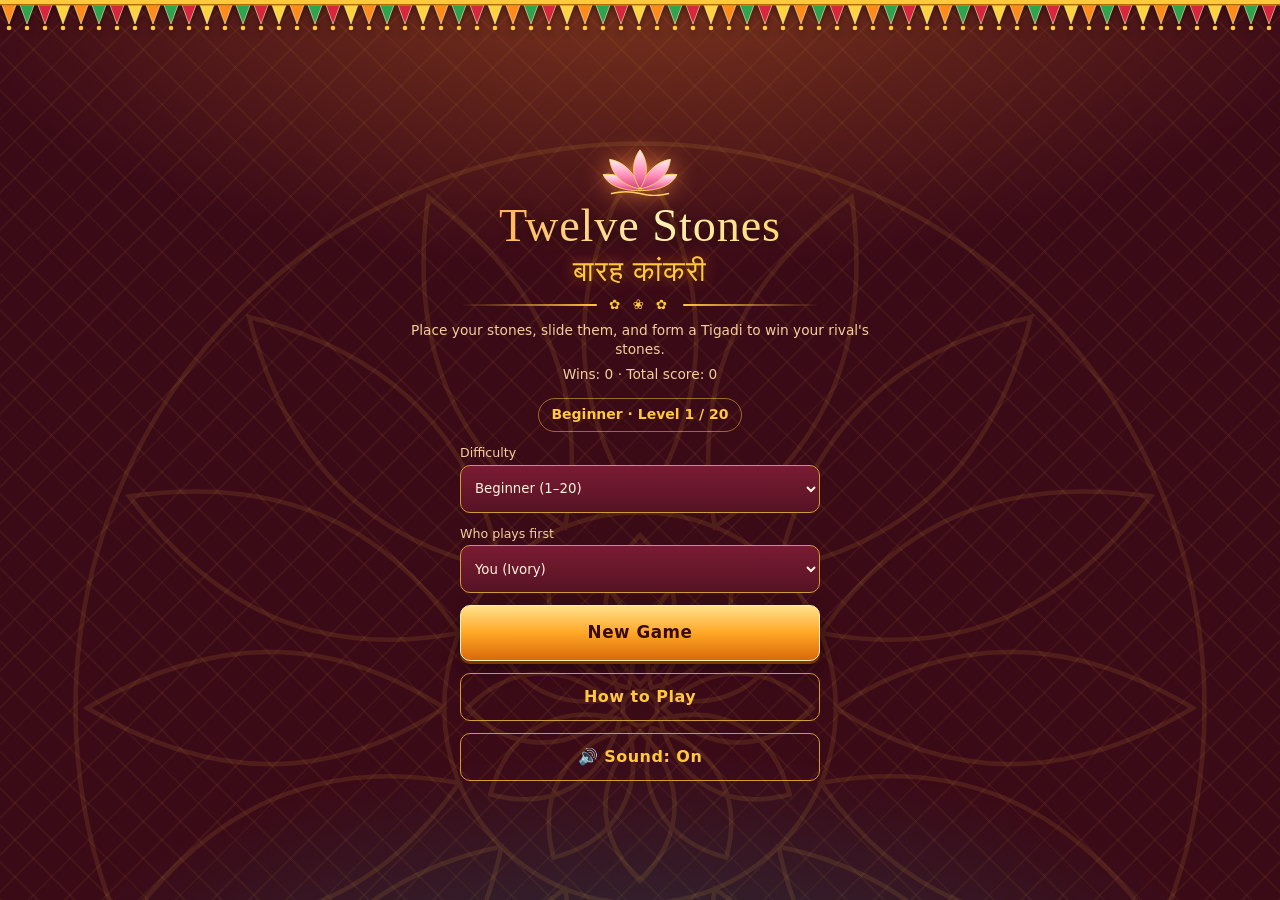
==== commit 121f3f2c: "Add media query for game screen padding Add media query for game screen padding adjustments" ====
--- a/index.html
+++ b/index.html
@@ -158,8 +158,8 @@
 }
 
 /* ===== Two screens: "menu" (title, settings, New Game) and "game" (board + tiny buttons) ===== */
-.mini { display: none; gap: 14px; justify-content: center; align-items: center; }
-.mini button { width: 46px; height: 46px; min-height: 0; padding: 0; font-size: 1.3rem; line-height: 1; border-radius: 50%; display: grid; place-items: center; }
+.mini { display: none; gap: 8px; justify-content: flex-end; align-items: center; min-width: 0; }
+.mini button { flex: none; width: 40px; height: 40px; min-height: 0; padding: 0; font-size: 1.15rem; line-height: 1; border-radius: 50%; display: grid; place-items: center; }
 
 /* Menu screen */
 body[data-screen="menu"] .boardwrap,
@@ -186,13 +186,59 @@
 body[data-screen="game"] .score b { font-size: 1.4rem; }
 body[data-screen="game"] .status { min-height: 2.2em; font-size: 0.95rem; }
 @media not all and (min-aspect-ratio: 11/10) {
-  body[data-screen="game"] .app { grid-template-rows: auto auto minmax(0, 1fr) auto; grid-template-areas: "bar" "status" "board" "mini"; }
+  body[data-screen="game"] .app { grid-template-rows: auto auto auto minmax(0, 1fr); grid-template-areas: "mini" "bar" "status" "board"; }
   body[data-screen="game"] .mini { grid-area: mini; }
   body[data-screen="game"] .bar { flex-wrap: nowrap; gap: 8px; }
   body[data-screen="game"] .score { flex: 1 1 0; column-gap: 8px; }
   body[data-screen="game"] .score .name { font-size: 0.85rem; }
 }
-@media (min-aspect-ratio: 11/10) { body[data-screen="game"] .mini { margin-top: 6px; } }
+@media (min-aspect-ratio: 11/10) { body[data-screen="game"] .mini { margin-bottom: 4px; } }
+
+/* ===== Level pill (game screen) ===== */
+.lvlpill { flex: 1 1 auto; min-width: 0; padding: 7px 12px; border: 1px solid rgba(255,200,61,0.55); border-radius: 999px; font-weight: 700; font-size: 0.85rem; color: var(--gold); white-space: nowrap; overflow: hidden; text-overflow: ellipsis;
+  background: linear-gradient(90deg, rgba(255,200,61,0.38) var(--p, 0%), rgba(0,0,0,0.28) var(--p, 0%)); transition: background 0.5s; }
+
+/* ===== Stones: drop in, slide, glow inside a Tigadi, vanish when captured ===== */
+.peb .in { animation: none; transform-box: fill-box; transform-origin: center; }
+.peb .in.drop { animation: drop 0.5s cubic-bezier(0.3, 0.9, 0.3, 1) both; }
+.peb .in.slide { animation: slide 0.4s cubic-bezier(0.3, 0.8, 0.3, 1) both; }
+@keyframes drop { 0% { transform: scale(2); opacity: 0; } 55% { transform: scale(0.88); opacity: 1; } 78% { transform: scale(1.1); } 100% { transform: scale(1); } }
+@keyframes slide { from { transform: translate(var(--fx, 0px), var(--fy, 0px)); } }
+.peb .rim { opacity: 0; transition: opacity 0.3s; }
+.peb.mill .rim { opacity: 1; animation: rimglow 1.6s ease-in-out infinite; }
+@keyframes rimglow { 50% { stroke: #fff6c8; stroke-width: 3.5; opacity: 0.6; } }
+.peb.ghost .in { animation: vanish 0.55s ease-in forwards; transform-box: fill-box; transform-origin: center; }
+.peb.ghost { opacity: 1; }
+.spark { fill: #ffd166; animation: sparkfly 0.65s ease-out both; filter: drop-shadow(0 0 4px #ff8c1a); }
+@keyframes sparkfly { to { transform: translate(var(--dx), var(--dy)) scale(0.2); opacity: 0; } }
+.mflash { fill: none; stroke: #fff6c8; stroke-width: 7; stroke-linecap: round; stroke-dasharray: 1; filter: drop-shadow(0 0 6px #ff9a1a) drop-shadow(0 0 14px #ff7a18); animation: mdraw 1.4s ease-out both; }
+@keyframes mdraw { 0% { stroke-dashoffset: 1; opacity: 1; } 35% { stroke-dashoffset: 0; opacity: 1; } 100% { stroke-dashoffset: 0; opacity: 0; } }
+.dest.dim { opacity: 0.6; animation: none; }
+.score b.bump { animation: bump 0.45s ease-out; }
+@keyframes bump { 40% { transform: scale(1.55); color: #fff; } }
+
+/* ===== Banner, screen change, menu entrance ===== */
+.banner { position: fixed; left: 50%; top: 22%; z-index: 60; pointer-events: none; white-space: nowrap; font-family: var(--font-display); font-size: clamp(1.8rem, 9vmin, 3.4rem); color: #fff0b3; text-shadow: 0 0 18px #ff8c1a, 0 3px 6px rgba(0,0,0,0.7); animation: banner 1.4s ease-out both; }
+@keyframes banner { 0% { transform: translate(-50%, 12px) scale(0.4); opacity: 0; } 20% { transform: translate(-50%, 0) scale(1.15); opacity: 1; } 70% { transform: translate(-50%, -6px) scale(1); opacity: 1; } 100% { transform: translate(-50%, -30px) scale(1); opacity: 0; } }
+.app.swap { animation: swap 0.4s ease-out; }
+@keyframes swap { from { opacity: 0; transform: translateY(10px) scale(0.98); } }
+@keyframes menuIn { from { opacity: 0; transform: translateY(18px); } }
+@keyframes newGlow { 50% { box-shadow: 0 3px 0 #7a3a00, 0 0 28px rgba(255,170,40,0.95); } }
+body[data-screen="menu"] header { animation: menuIn 0.6s both; }
+body[data-screen="menu"] .controls > * { animation: menuIn 0.5s both; }
+body[data-screen="menu"] .controls > :nth-child(1) { animation-delay: 0.1s; }
+body[data-screen="menu"] .controls > :nth-child(2) { animation-delay: 0.18s; }
+body[data-screen="menu"] .controls > :nth-child(3) { animation-delay: 0.26s; }
+body[data-screen="menu"] .controls > :nth-child(4) { animation: menuIn 0.5s 0.34s both, newGlow 2s 1s ease-in-out infinite; }
+body[data-screen="menu"] .controls > :nth-child(5) { animation-delay: 0.42s; }
+body[data-screen="menu"] .controls > :nth-child(6) { animation-delay: 0.5s; }
+.mini button:hover { transform: scale(1.1) rotate(-6deg); }
+@media (prefers-reduced-motion: reduce) {
+  .peb .in.drop, .peb .in.slide, .peb.mill .rim, .mflash, .spark, .banner, .app.swap, header, .controls > *, .score b.bump { animation: none !important; }
+}
+@media not all and (min-aspect-ratio: 11/10) {
+  body[data-screen="game"] .app { padding-left: max(6px, env(safe-area-inset-left, 0px)); padding-right: max(6px, env(safe-area-inset-right, 0px)); }
+}
 </style>
 
 <svg class="toran" aria-hidden="true" preserveAspectRatio="none">
@@ -239,7 +285,8 @@
 
     <p class="status" id="status" aria-live="polite"></p>
 
-    <div class="mini" role="group" aria-label="Game buttons">
+    <div class="mini" role="group" aria-label="Level and game buttons">
+      <span class="lvlpill" id="lvl2" aria-live="polite"></span>
       <button type="button" id="restart" class="ghost" title="Restart" aria-label="Restart game">&#8635;</button>
       <button type="button" id="home" class="ghost" title="Home" aria-label="Home">&#127968;</button>
       <button type="button" id="mute2" class="ghost" title="Sound" aria-label="Sound on or off">&#128263;</button>
